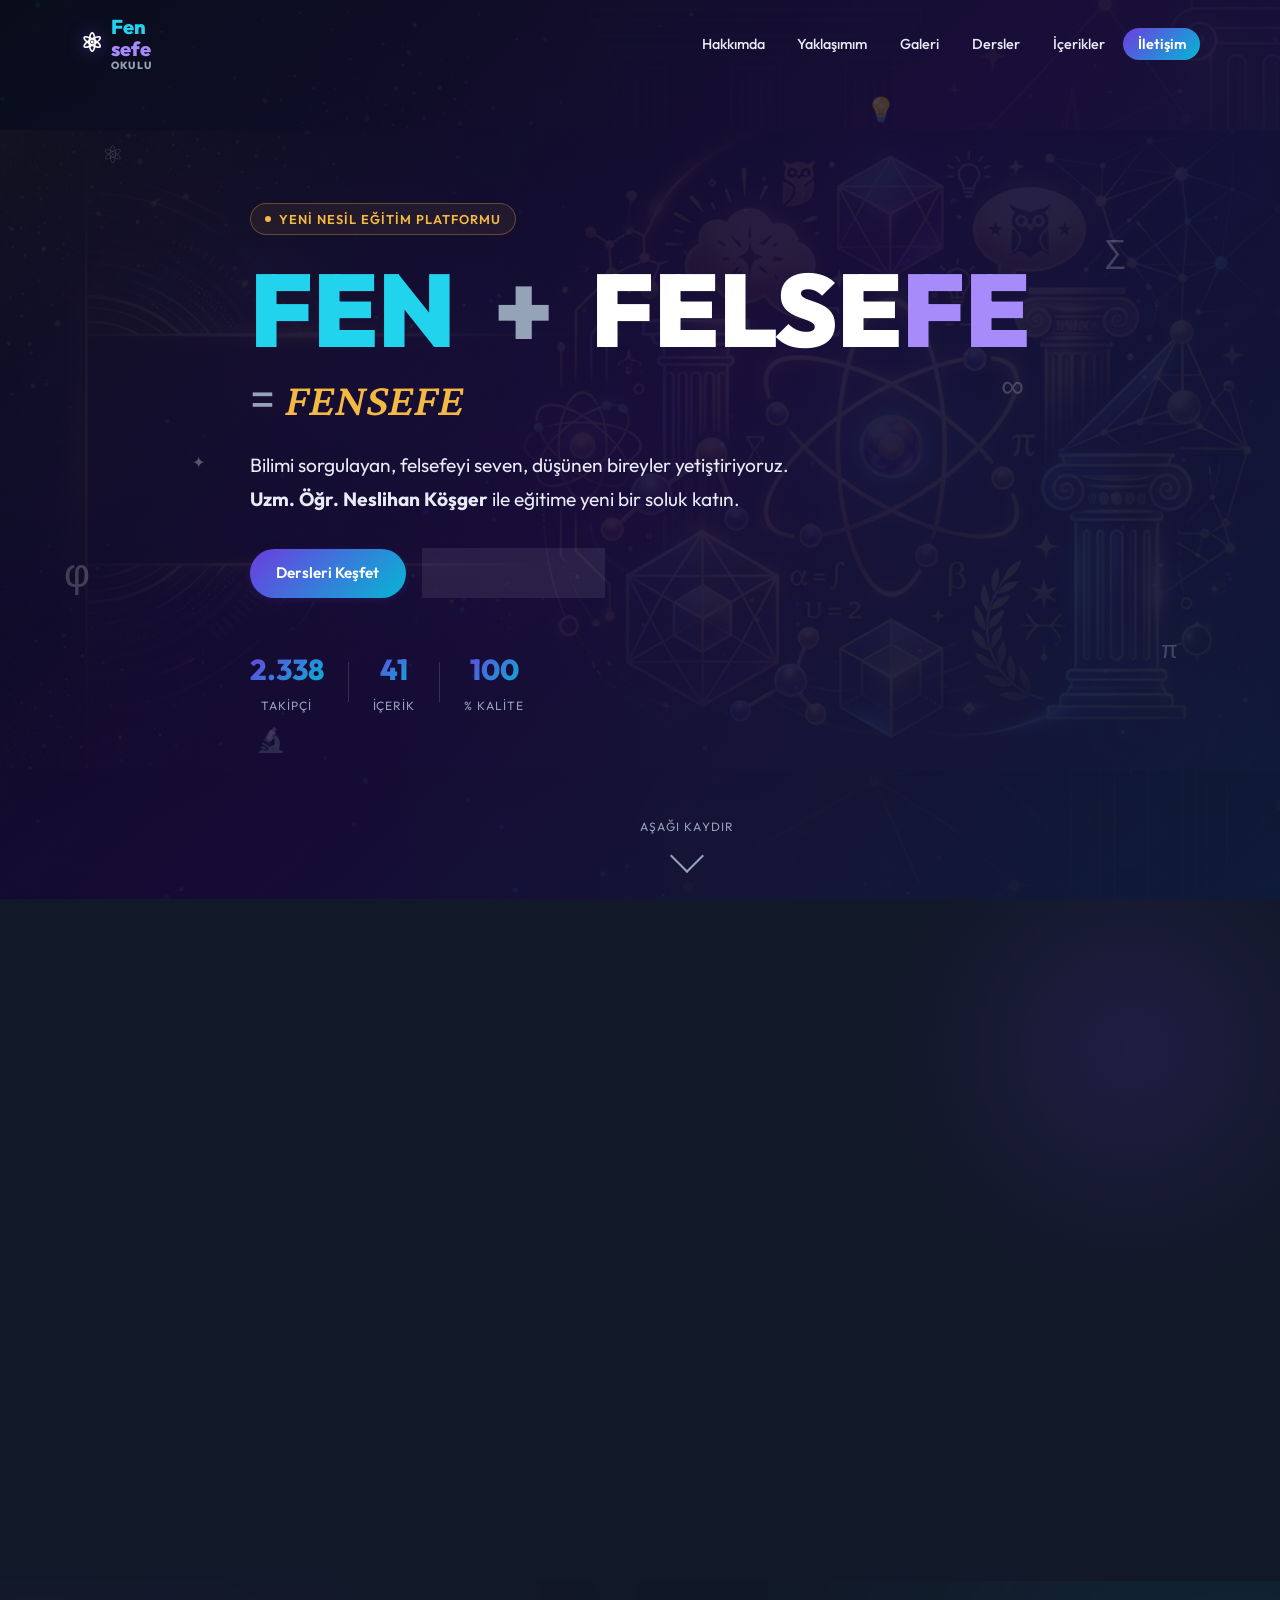
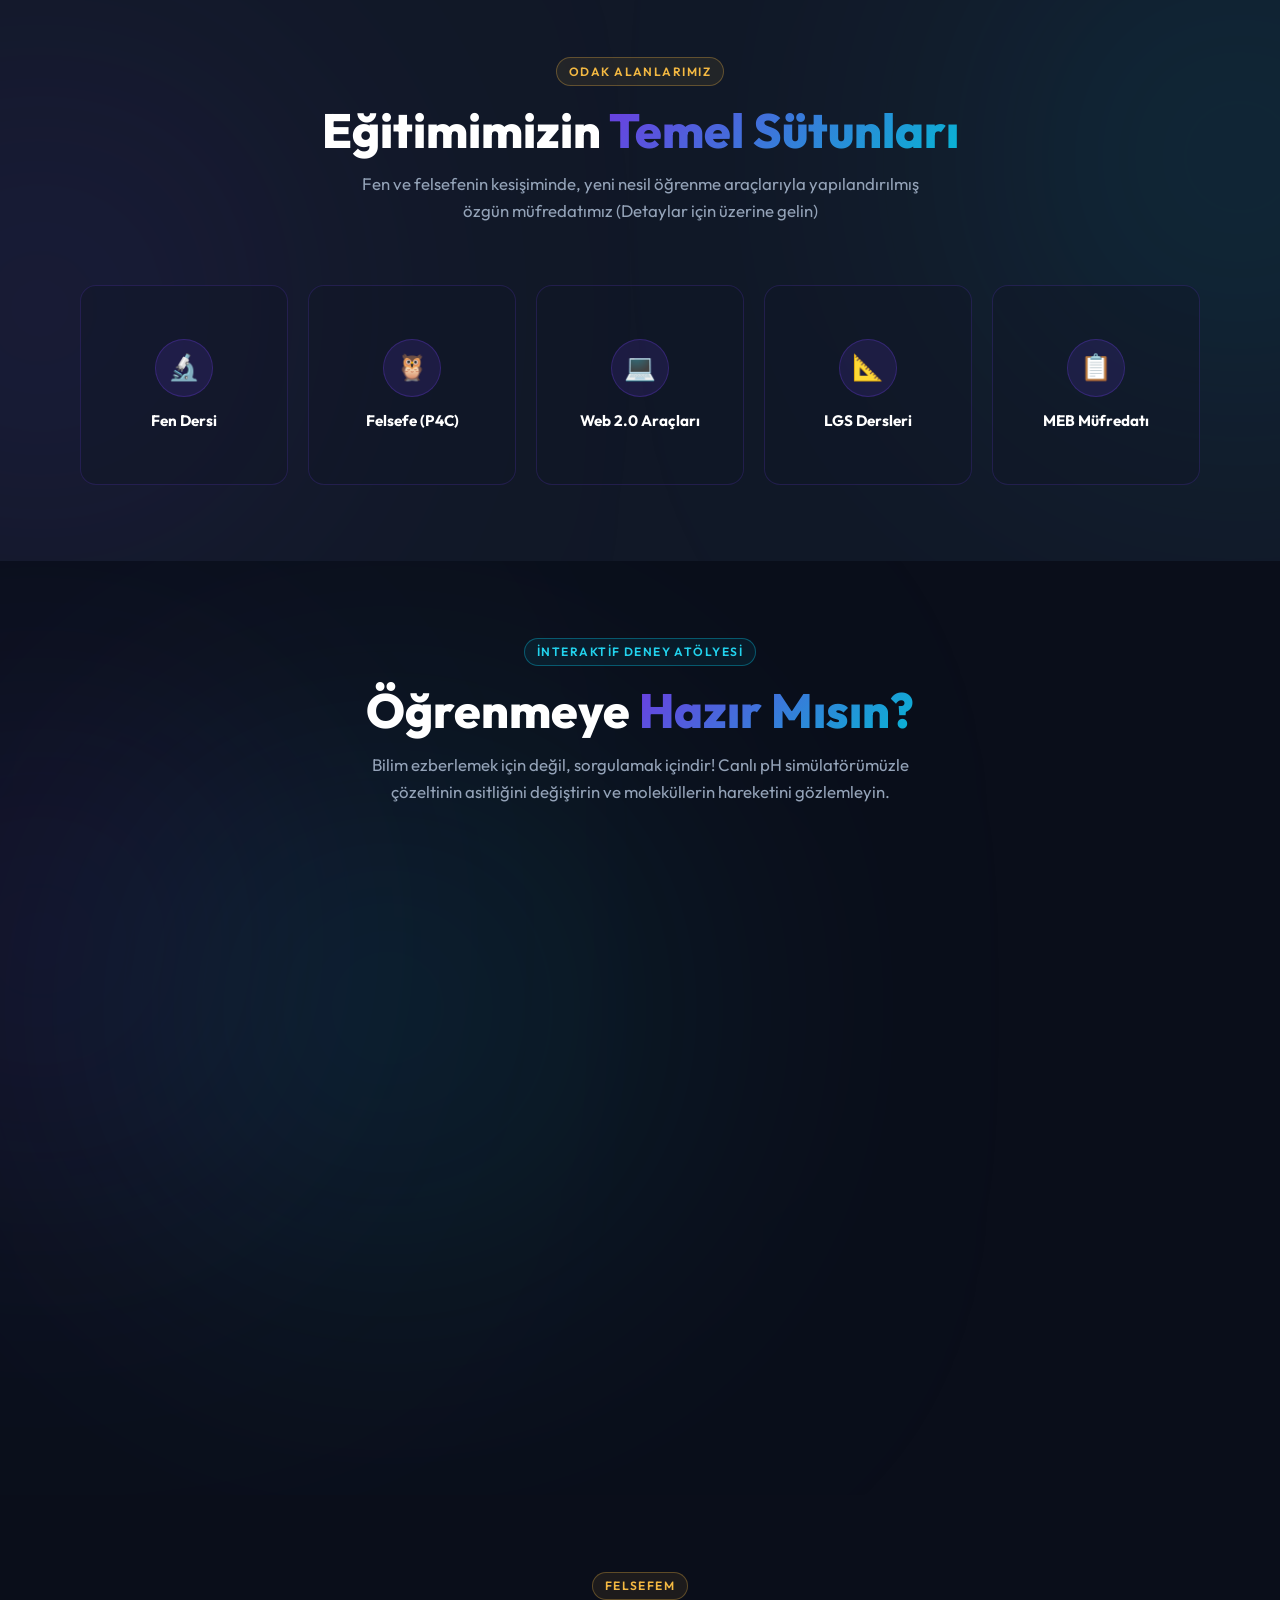
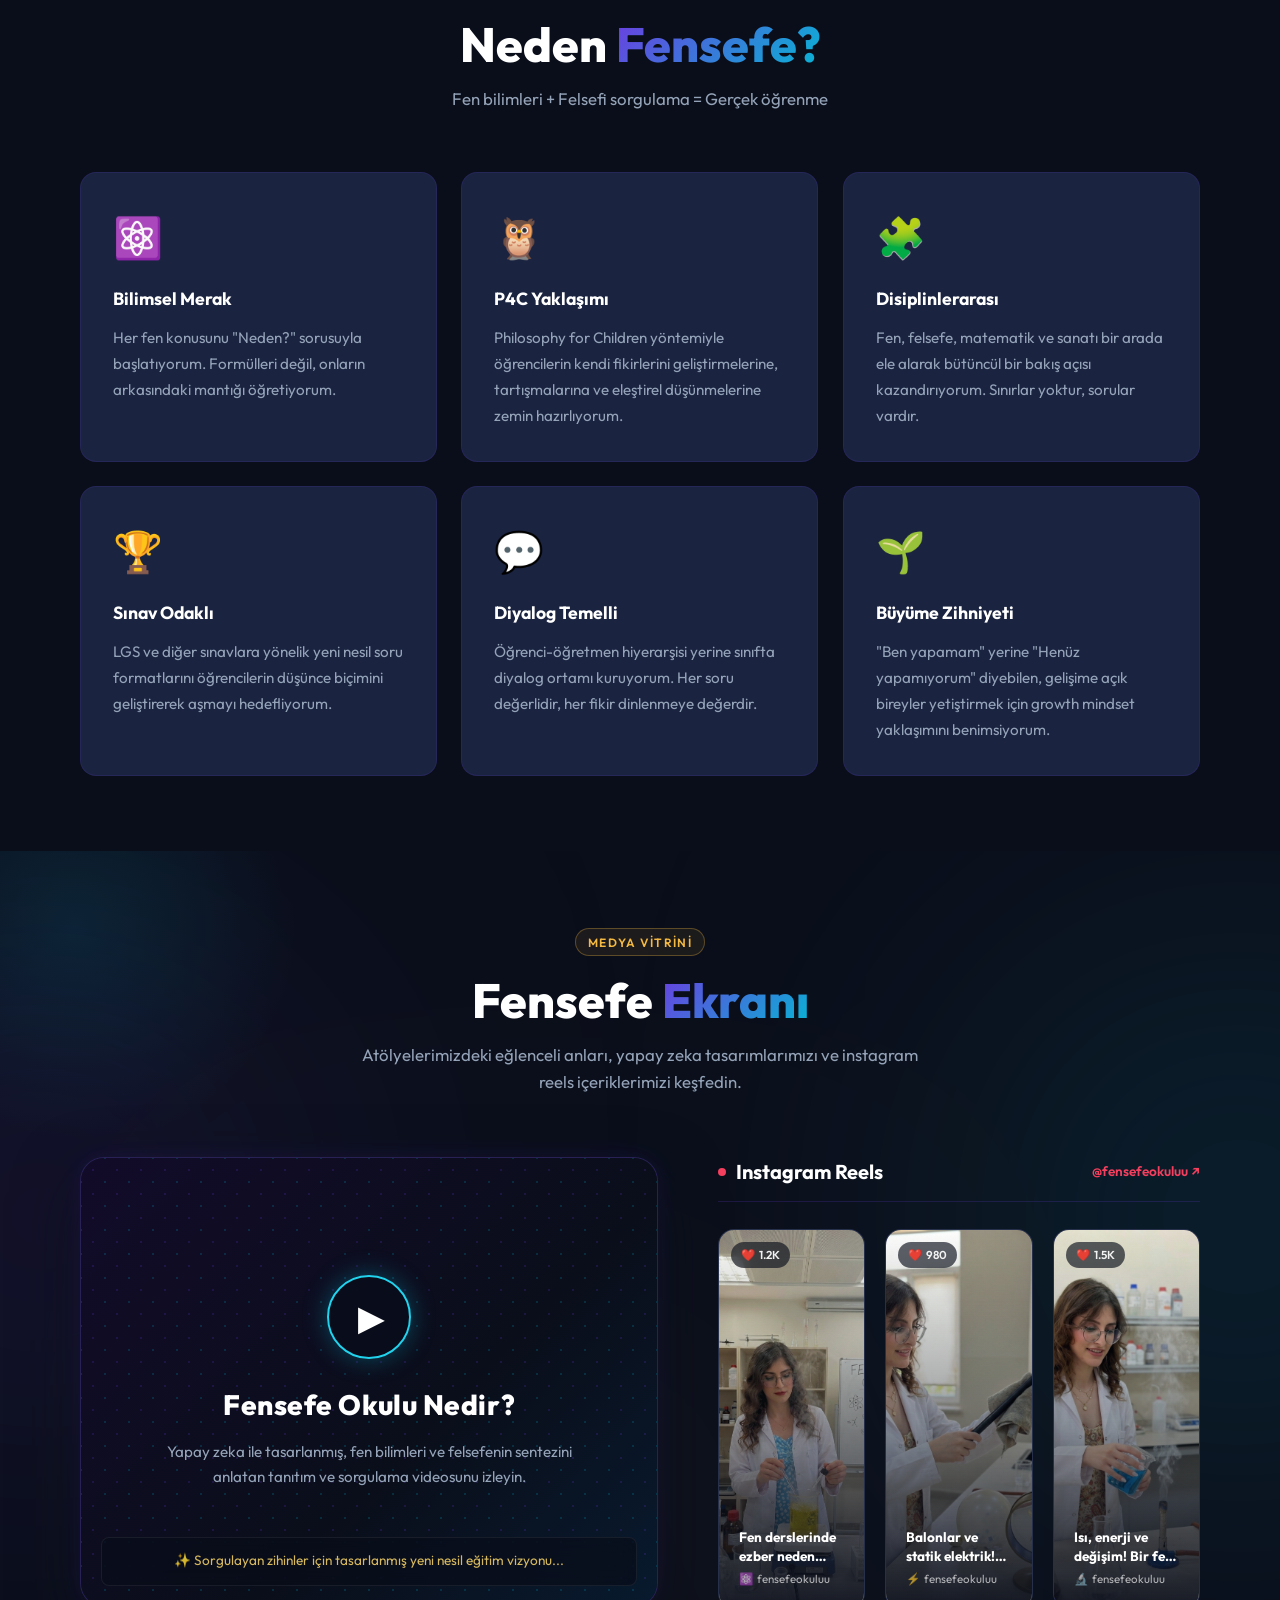
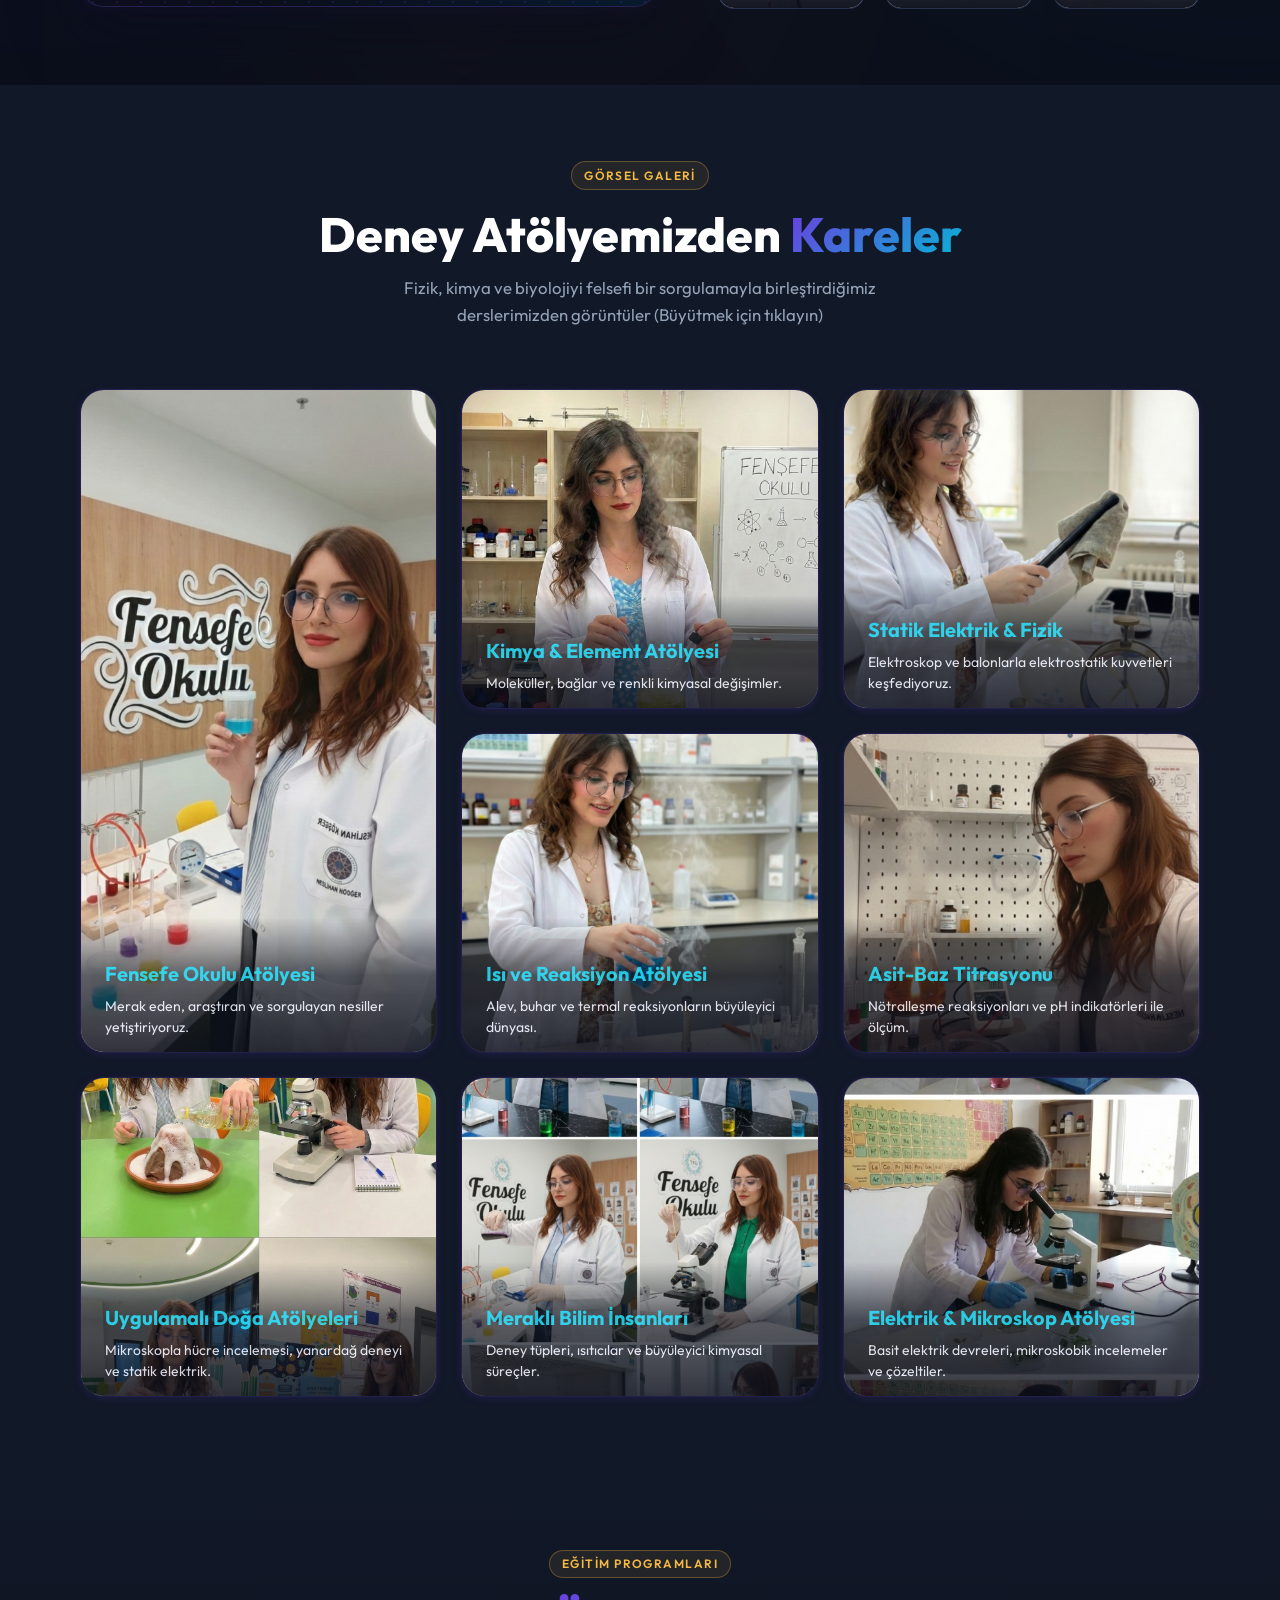
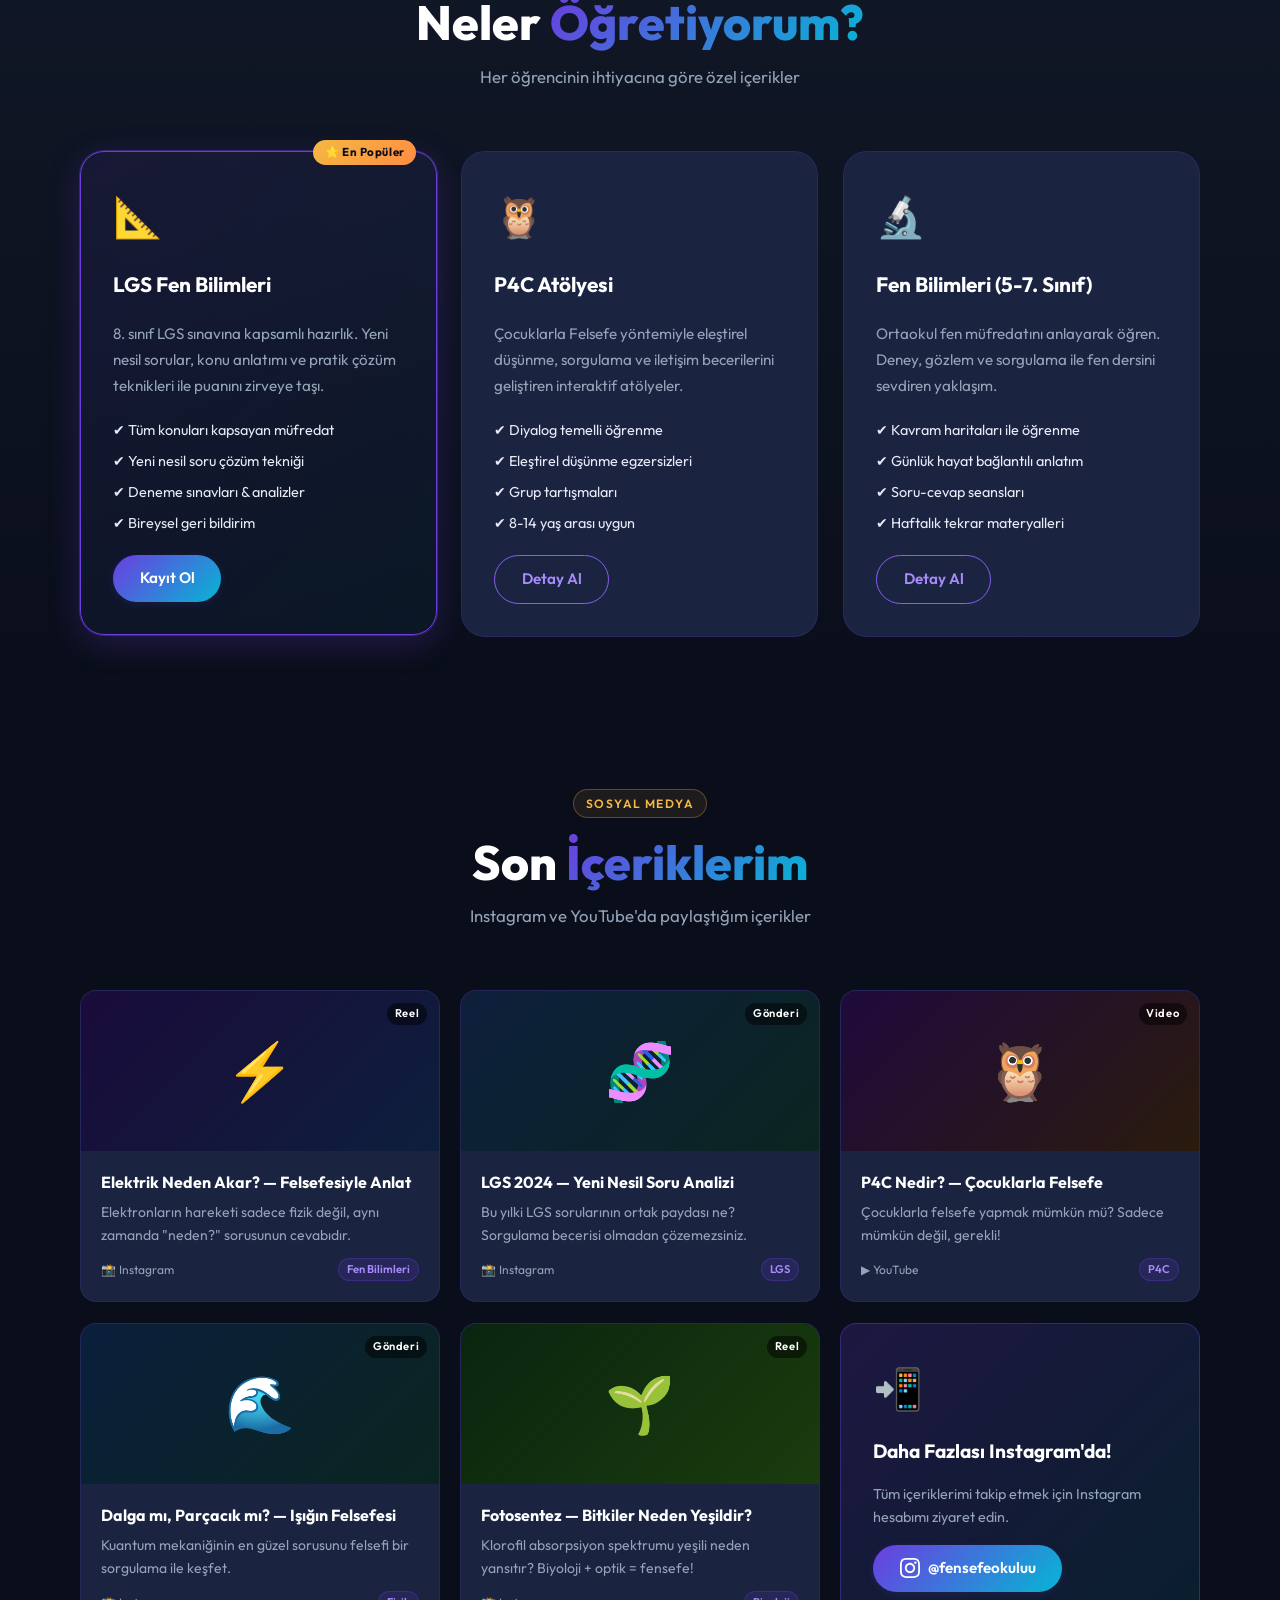
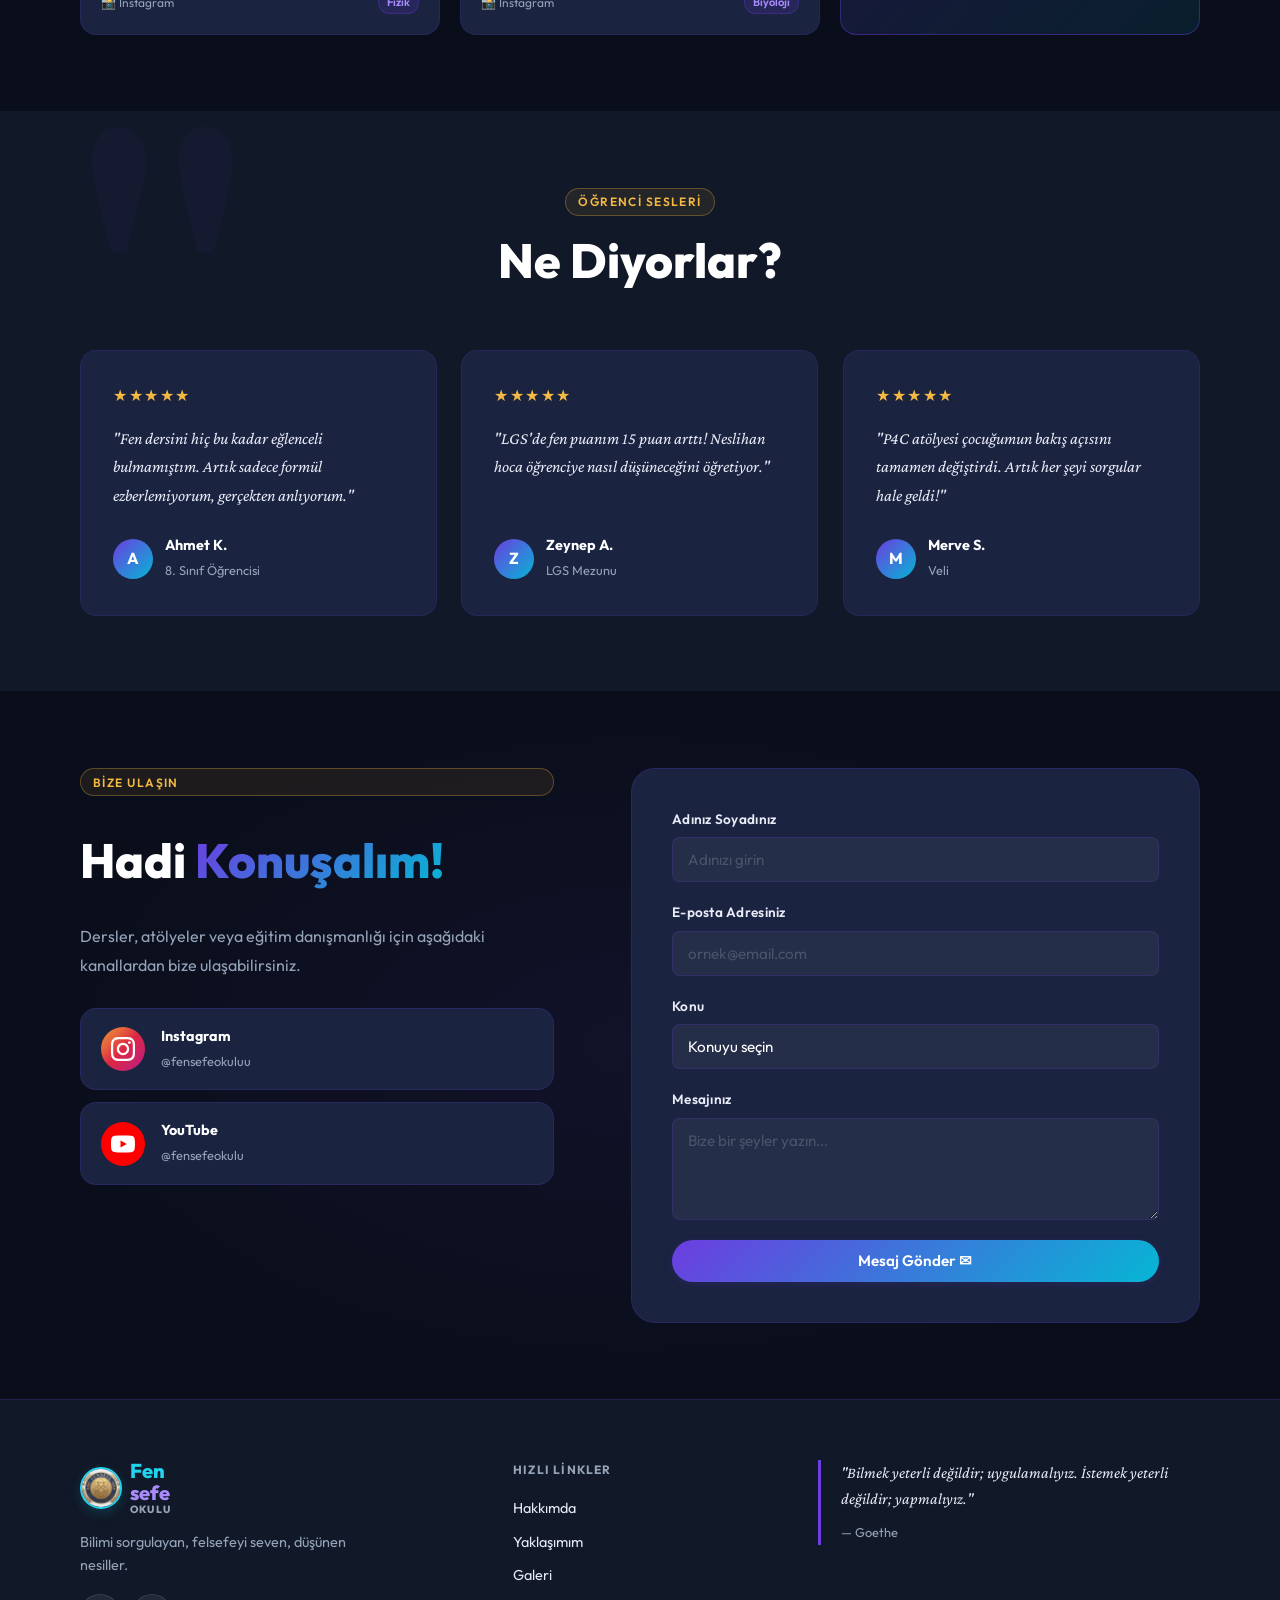
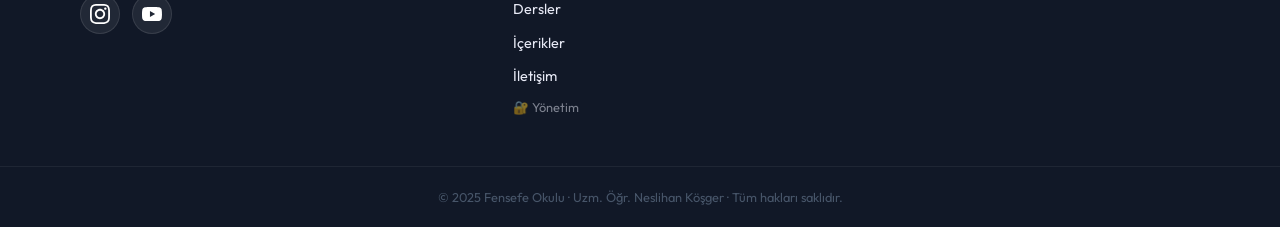
==== index.html @ b82a679f "Add files via upload" ====
<!DOCTYPE html>
<html lang="tr">
<head>
  <meta charset="UTF-8" />
  <meta name="viewport" content="width=device-width, initial-scale=1.0" />
  <title>Fensefe Okulu | Fen & Felsefe ile Düşünen Nesiller</title>
  <meta name="description" content="Fensefe Okulu — Uzm. Öğr. Neslihan Köşger ile fen bilimleri ve felsefi düşünceyi bir araya getiren yenilikçi eğitim platformu. LGS hazırlık, P4C yaklaşımı ve yeni nesil öğrenme." />
  <meta name="keywords" content="fensefe okulu, fen bilimleri, felsefe eğitimi, LGS hazırlık, P4C, Neslihan Köşger, yeni nesil eğitim" />
  <meta property="og:title" content="Fensefe Okulu | Fen & Felsefe ile Düşünen Nesiller" />
  <meta property="og:description" content="Fen bilimleri ve felsefi düşünceyi bir araya getiren yenilikçi eğitim platformu." />
  <meta property="og:type" content="website" />
  <meta property="og:url" content="https://fensefeokulu.netlify.app/" />
  <meta property="og:image" content="https://fensefeokulu.netlify.app/hero.png" />
  <meta name="twitter:card" content="summary_large_image" />
  <meta name="twitter:title" content="Fensefe Okulu | Fen & Felsefe ile Düşünen Nesiller" />
  <meta name="twitter:description" content="Fen bilimleri ve felsefi düşünceyi bir araya getiren yenilikçi eğitim platformu." />
  <meta name="twitter:image" content="https://fensefeokulu.netlify.app/hero.png" />
  <link rel="canonical" href="https://fensefeokulu.netlify.app/" />
  <link rel="preconnect" href="https://fonts.googleapis.com" />
  <link rel="preconnect" href="https://fonts.gstatic.com" crossorigin />
  <link href="https://fonts.googleapis.com/css2?family=Outfit:wght@300;400;500;600;700;800;900&family=Crimson+Pro:ital,wght@0,400;0,600;1,400;1,600&display=swap" rel="stylesheet" />
  <link rel="stylesheet" href="style.css" />
</head>
<body>
  <canvas id="bg-particles" aria-hidden="true"></canvas>

  <!-- ─── NAVBAR ─── -->
  <nav class="navbar" id="navbar" role="navigation" aria-label="Ana menü">
    <div class="nav-container">
      <a class="nav-logo" href="#anasayfa" aria-label="Fensefe Okulu Ana Sayfa">
        <span class="logo-icon" aria-hidden="true">⚛</span>
        <span class="logo-text">
          <span class="logo-fen">Fen</span><span class="logo-sefe">sefe</span>
          <small>Okulu</small>
        </span>
      </a>
      <ul class="nav-links" role="list">
        <li><a href="#hakkimda" class="nav-link">Hakkımda</a></li>
        <li><a href="#yaklasim" class="nav-link">Yaklaşımım</a></li>
        <li><a href="#galeri" class="nav-link">Galeri</a></li>
        <li><a href="#dersler" class="nav-link">Dersler</a></li>
        <li><a href="#icerikler" class="nav-link">İçerikler</a></li>
        <li><a href="#iletisim" class="nav-link nav-cta" id="nav-iletisim-btn">İletişim</a></li>
      </ul>
      <button class="nav-toggle" id="nav-toggle-btn" aria-label="Menüyü aç/kapat" aria-expanded="false" aria-controls="mobile-menu">
        <span class="hamburger-line"></span>
        <span class="hamburger-line"></span>
        <span class="hamburger-line"></span>
      </button>
    </div>
    <div class="mobile-menu" id="mobile-menu" role="menu" aria-hidden="true">
      <a href="#hakkimda" class="mobile-link" role="menuitem">Hakkımda</a>
      <a href="#yaklasim" class="mobile-link" role="menuitem">Yaklaşımım</a>
      <a href="#galeri" class="mobile-link" role="menuitem">Galeri</a>
      <a href="#dersler" class="mobile-link" role="menuitem">Dersler</a>
      <a href="#icerikler" class="mobile-link" role="menuitem">İçerikler</a>
      <a href="#iletisim" class="mobile-link" role="menuitem">İletişim</a>
    </div>
  </nav>

  <!-- ─── HERO ─── -->
  <section class="hero" id="anasayfa" aria-labelledby="hero-heading">
    <div class="hero-bg-img" aria-hidden="true">
      <img src="hero.png" alt="" role="presentation" />
      <div class="hero-overlay"></div>
    </div>
    <div class="hero-particles" aria-hidden="true">
      <span class="particle p1">⚛</span>
      <span class="particle p2">∑</span>
      <span class="particle p3">φ</span>
      <span class="particle p4">π</span>
      <span class="particle p5">∞</span>
      <span class="particle p6">🔬</span>
      <span class="particle p7">💡</span>
      <span class="particle p8">✦</span>
    </div>
    <div class="hero-content">
      <div class="hero-badge" aria-label="Yeni Nesil Eğitim">
        <span class="badge-dot" aria-hidden="true"></span>
        <span id="dom-hero-badge">Yeni Nesil Eğitim Platformu</span>
      </div>
      <h1 id="hero-heading" class="hero-title">
        <span class="hero-title-fen" id="dom-hero-left">FEN</span>
        <span class="hero-title-plus" aria-hidden="true">+</span>
        <span class="hero-title-sefe" id="dom-hero-right">FELSE<span class="hero-title-accent">FE</span></span>
        <br />
        <span class="hero-title-sub">= <em id="dom-hero-combined">FENSEFE</em></span>
      </h1>
      <p class="hero-desc" id="dom-hero-desc">
        Bilimi sorgulayan, felsefeyi seven, düşünen bireyler yetiştiriyoruz.<br />
        <strong>Uzm. Öğr. Neslihan Köşger</strong> ile eğitime yeni bir soluk katın.
      </p>
      <div class="hero-actions">
        <a href="#dersler" class="btn btn-primary" id="hero-dersler-btn">Dersleri Keşfet</a>
        <a href="#hakkimda" class="btn btn-ghost" id="hero-hakkimda-btn">Daha Fazla Öğren</a>
      </div>
      <div class="hero-stats" role="list" aria-label="İstatistikler">
        <div class="stat-item" role="listitem">
          <strong class="stat-num" id="dom-stat-followers" data-target="2338">0</strong>
          <span class="stat-label">Takipçi</span>
        </div>
        <div class="stat-divider" aria-hidden="true"></div>
        <div class="stat-item" role="listitem">
          <strong class="stat-num" id="dom-stat-posts" data-target="41">0</strong>
          <span class="stat-label">İçerik</span>
        </div>
        <div class="stat-divider" aria-hidden="true"></div>
        <div class="stat-item" role="listitem">
          <strong class="stat-num" data-target="100">0</strong>
          <span class="stat-label">% Kalite</span>
        </div>
      </div>
    </div>
    <div class="hero-scroll-hint" aria-hidden="true">
      <span>Aşağı Kaydır</span>
      <div class="scroll-arrow"></div>
    </div>
  </section>

  <!-- ─── HAKKIMDA ─── -->
  <section class="about" id="hakkimda" aria-labelledby="about-heading">
    <div class="section-container">
      <div class="about-content">
        <div class="about-image-wrap reveal-fade-left">
          <div class="about-image-frame" aria-hidden="true">
            <div class="about-avatar">
              <img src="logo-portrait.jpg" alt="Neslihan Köşger" class="about-avatar-img" />
              <div class="avatar-ring ring1" aria-hidden="true"></div>
              <div class="avatar-ring ring2" aria-hidden="true"></div>
            </div>
            <div class="about-badge-float ab1" aria-hidden="true">
              <span>🔬</span> Fen Bilimleri
            </div>
            <div class="about-badge-float ab2" aria-hidden="true">
              <span>🦉</span> P4C
            </div>
            <div class="about-badge-float ab3" aria-hidden="true">
              <span>📚</span> LGS
            </div>
          </div>
        </div>
        <div class="about-text reveal-fade-right">
          <span class="section-tag">Benim Hakkımda</span>
          <h2 id="about-heading" class="section-title"><span id="dom-about-title">Uzm. Öğr.</span><br /><span class="gradient-text" id="dom-about-name">Neslihan Köşger</span></h2>
          <p class="about-lead" id="dom-about-quote">
            "Fen bilimleri ve felsefeyi birleştirerek öğrencilerimi hem bilim insanı hem de sorgulayan birey olarak yetiştirmeyi hedefliyorum."
          </p>
          <p class="about-body" id="dom-about-p1">
            Yıllardır sürdürdüğüm eğitim yolculuğumda, fen bilimlerini ezberden değil
            <em>anlayarak</em> öğretmenin peşindeyim. Bunun için felsefi düşünce yöntemlerini
            derslerime entegre ettim. Bu sentezi <strong>Fensefe Okulu</strong> adıyla
            bir platforma taşıdım.
          </p>
          <p class="about-body" id="dom-about-p2">
            P4C (Philosophy for Children / Çocuklarla Felsefe) yaklaşımını temel alarak
            öğrencilerimin merak etmesini, sorgulamasını ve keşfetmesini sağlıyorum.
            Çünkü düşünen bir öğrenci, her sınavı aşabilir.
          </p>
          <div class="about-tags" role="list" aria-label="Uzmanlık alanları">
            <span class="tag" role="listitem">Uzman Öğretmen</span>
            <span class="tag" role="listitem">P4C Uygulayıcısı</span>
            <span class="tag" role="listitem">LGS Hazırlık</span>
            <span class="tag" role="listitem">Fen Bilimleri</span>
            <span class="tag" role="listitem">Felsefi Düşünce</span>
          </div>
        </div>
      </div>
    </div>
  </section>

  <!-- ─── EĞİTİM SÜTUNLARI ─── -->
  <section class="pillars-section" id="sutunlar" aria-labelledby="pillars-heading">
    <div class="glowing-orbs-container" aria-hidden="true">
      <div class="glowing-orb orb-purple"></div>
      <div class="glowing-orb orb-teal"></div>
    </div>
    <div class="section-container" style="position: relative; z-index: 1;">
      <div class="section-header text-center">
        <span class="section-tag">Odak Alanlarımız</span>
        <h2 id="pillars-heading" class="section-title">Eğitimimizin <span class="gradient-text">Temel Sütunları</span></h2>
        <p class="section-sub">Fen ve felsefenin kesişiminde, yeni nesil öğrenme araçlarıyla yapılandırılmış özgün müfredatımız (Detaylar için üzerine gelin)</p>
      </div>
      <div class="pillars-grid" role="list">
        <div class="pillar-badge reveal-scale-up" role="listitem">
          <div class="pillar-icon-wrap" aria-hidden="true">🔬</div>
          <h3 class="pillar-title">Fen Dersi</h3>
          <p class="pillar-desc">Ezberci kalıplardan uzak, tamamen deney, gözlem ve sorgulamaya dayalı modern fen bilimleri eğitimi.</p>
        </div>
        <div class="pillar-badge reveal-scale-up delay-100" role="listitem">
          <div class="pillar-icon-wrap" aria-hidden="true">🦉</div>
          <h3 class="pillar-title">Felsefe (P4C)</h3>
          <p class="pillar-desc">Çocuklar için felsefe yaklaşımıyla düşünmeyi, soru sormayı ve eleştirel analiz yapmayı öğrenme.</p>
        </div>
        <div class="pillar-badge reveal-scale-up delay-200" role="listitem">
          <div class="pillar-icon-wrap" aria-hidden="true">💻</div>
          <h3 class="pillar-title">Web 2.0 Araçları</h3>
          <p class="pillar-desc">Dersleri dijital oyunlar, interaktif kavram haritaları ve yeni nesil eğitim teknolojileriyle eğlenceli kılma.</p>
        </div>
        <div class="pillar-badge reveal-scale-up delay-300" role="listitem">
          <div class="pillar-icon-wrap" aria-hidden="true">📐</div>
          <h3 class="pillar-title">LGS Dersleri</h3>
          <p class="pillar-desc">Mantık muhakeme yeteneğini geliştiren, yeni nesil LGS fen sorularını çözmeye yönelik kapsamlı stratejiler.</p>
        </div>
        <div class="pillar-badge reveal-scale-up delay-400" role="listitem">
          <div class="pillar-icon-wrap" aria-hidden="true">📋</div>
          <h3 class="pillar-title">MEB Müfredatı</h3>
          <p class="pillar-desc">Milli Eğitim Bakanlığı'nın en güncel ders kazanımları ile tam uyumlu, eksiksiz konu anlatım ve pratikleri.</p>
        </div>
      </div>
    </div>
  </section>

  <!-- ─── SIMULASYON LAB ─── -->
  <section class="simulation-section" id="simulasyon-lab" aria-labelledby="sim-heading">
    <div class="glowing-orbs-container" aria-hidden="true">
      <div class="glowing-orb orb-teal" style="top: 20%; left: 10%;"></div>
      <div class="glowing-orb orb-purple" style="bottom: 10%; right: 10%;"></div>
    </div>
    <div class="section-container" style="position: relative; z-index: 1;">
      <div class="section-header text-center">
        <span class="section-tag" style="border-color: rgba(6,182,212,.4); background: rgba(6,182,212,.08); color: var(--teal-light);">İnteraktif Deney Atölyesi</span>
        <h2 id="sim-heading" class="section-title">Öğrenmeye <span class="gradient-text">Hazır Mısın?</span></h2>
        <p class="section-sub">Bilim ezberlemek için değil, sorgulamak içindir! Canlı pH simülatörümüzle çözeltinin asitliğini değiştirin ve moleküllerin hareketini gözlemleyin.</p>
      </div>

      <div class="sim-grid">
        <!-- Beaker Titration Column -->
        <div class="sim-beaker-panel glass-panel reveal-scale-up">
          <div class="beaker-drop-zone">
            <!-- Simulated Dropper -->
            <div class="dropper" id="dropper-el" aria-hidden="true">
              <div class="dropper-bulb"></div>
              <div class="dropper-stem"></div>
              <div class="dropper-drop" id="dropper-drop-el"></div>
            </div>
            
            <!-- Beaker Assembly -->
            <div class="beaker-outer">
              <div class="beaker-glass">
                <div class="beaker-measurement-marks" aria-hidden="true">
                  <span>- 400ml</span>
                  <span>- 300ml</span>
                  <span>- 200ml</span>
                  <span>- 100ml</span>
                </div>
                <!-- Beaker liquid back layer -->
                <div class="beaker-liquid" id="beaker-liquid-el"></div>
                <!-- Canvas for bouncing molecules -->
                <canvas id="beaker-canvas" width="220" height="180"></canvas>
              </div>
              <div class="beaker-stand" aria-hidden="true"></div>
            </div>
          </div>

          <!-- Controls -->
          <div class="sim-controls">
            <div class="ph-slider-wrap">
              <div class="ph-scale-labels" aria-hidden="true">
                <span class="lbl-acid">ASİT (0)</span>
                <span class="lbl-neutral">NÖTR (7)</span>
                <span class="lbl-base">BAZ (14)</span>
              </div>
              <input type="range" id="ph-slider" min="0" max="14" step="0.1" value="7" aria-label="pH Seviyesi Ayarla" />
              <div class="ph-display-wrap">
                <span class="ph-label-tag">pH Seviyesi:</span>
                <strong id="ph-value-display">7.0</strong>
                <span class="ph-status-pill" id="ph-status-pill">Nötr</span>
              </div>
            </div>
          </div>
        </div>

        <!-- Philosophical Reflection Column -->
        <div class="sim-reflect-panel glass-panel reveal-scale-up delay-150">
          <div class="reflect-header">
            <span class="reflect-icon" id="reflect-icon-el">⚖️</span>
            <h3 class="reflect-title" id="reflect-title-el">Denge ve Uyum</h3>
          </div>
          <div class="reflect-body">
            <div class="quote-box">
              <p class="reflect-desc" id="ph-feedback-text">"Bilim ile felsefenin kusursuz dengesi. Nötr bir çözeltide moleküller kararlı ve dengelidir. Zihniniz de yeni bilgilere açık, dengeli bir sorgulama modundadır."</p>
            </div>
            <div class="reflection-question">
              <h4>🦉 Felsefi Sorgulama Sorusu:</h4>
              <p id="ph-reflection-question">"Her şeyin dengede olduğu nötr bir dünyada, merakı ve gelişimi başlatan şey dengesizlik (asitlik veya bazlık) olabilir mi?"</p>
            </div>
          </div>
          <div class="reflect-footer">
            <p class="reflect-callout">Fen derslerini ezberleyerek değil, deneylerle ve sorgulayarak eğlenceli kılmak için doğru yerdesin!</p>
            <a href="#iletisim" class="btn btn-primary premium-glow-btn" style="width: 100%; justify-content: center;">
              Deney Atölyelerine Katıl 🔬
            </a>
          </div>
        </div>
      </div>
    </div>
  </section>

  <!-- ─── YAKLAŞIMIM ─── -->
  <section class="approach" id="yaklasim" aria-labelledby="approach-heading">
    <div class="section-container">
      <div class="section-header text-center">
        <span class="section-tag">Felsefem</span>
        <h2 id="approach-heading" class="section-title">Neden <span class="gradient-text">Fensefe?</span></h2>
        <p class="section-sub">Fen bilimleri + Felsefi sorgulama = Gerçek öğrenme</p>
      </div>
      <div class="approach-grid" role="list">
        <article class="approach-card" role="listitem" aria-labelledby="card1-title">
          <div class="approach-card-icon" aria-hidden="true">⚛️</div>
          <h3 id="card1-title" class="approach-card-title">Bilimsel Merak</h3>
          <p class="approach-card-text">
            Her fen konusunu "Neden?" sorusuyla başlatıyorum. Formülleri değil,
            onların arkasındaki mantığı öğretiyorum.
          </p>
        </article>
        <article class="approach-card" role="listitem" aria-labelledby="card2-title">
          <div class="approach-card-icon" aria-hidden="true">🦉</div>
          <h3 id="card2-title" class="approach-card-title">P4C Yaklaşımı</h3>
          <p class="approach-card-text">
            Philosophy for Children yöntemiyle öğrencilerin kendi fikirlerini
            geliştirmelerine, tartışmalarına ve eleştirel düşünmelerine zemin hazırlıyorum.
          </p>
        </article>
        <article class="approach-card" role="listitem" aria-labelledby="card3-title">
          <div class="approach-card-icon" aria-hidden="true">🧩</div>
          <h3 id="card3-title" class="approach-card-title">Disiplinlerarası</h3>
          <p class="approach-card-text">
            Fen, felsefe, matematik ve sanatı bir arada ele alarak bütüncül bir
            bakış açısı kazandırıyorum. Sınırlar yoktur, sorular vardır.
          </p>
        </article>
        <article class="approach-card" role="listitem" aria-labelledby="card4-title">
          <div class="approach-card-icon" aria-hidden="true">🏆</div>
          <h3 id="card4-title" class="approach-card-title">Sınav Odaklı</h3>
          <p class="approach-card-text">
            LGS ve diğer sınavlara yönelik yeni nesil soru formatlarını öğrencilerin
            düşünce biçimini geliştirerek aşmayı hedefliyorum.
          </p>
        </article>
        <article class="approach-card" role="listitem" aria-labelledby="card5-title">
          <div class="approach-card-icon" aria-hidden="true">💬</div>
          <h3 id="card5-title" class="approach-card-title">Diyalog Temelli</h3>
          <p class="approach-card-text">
            Öğrenci-öğretmen hiyerarşisi yerine sınıfta diyalog ortamı kuruyorum.
            Her soru değerlidir, her fikir dinlenmeye değerdir.
          </p>
        </article>
        <article class="approach-card" role="listitem" aria-labelledby="card6-title">
          <div class="approach-card-icon" aria-hidden="true">🌱</div>
          <h3 id="card6-title" class="approach-card-title">Büyüme Zihniyeti</h3>
          <p class="approach-card-text">
            "Ben yapamam" yerine "Henüz yapamıyorum" diyebilen, gelişime açık
            bireyler yetiştirmek için growth mindset yaklaşımını benimsiyorum.
          </p>
        </article>
      </div>
    </div>
  </section>

  <!-- ─── VİDEO HUB & REELS VITRINI ─── -->
  <section class="video-hub" id="video-vitrin" aria-labelledby="video-heading">
    <div class="glowing-orbs-container" aria-hidden="true">
      <div class="glowing-orb orb-purple"></div>
      <div class="glowing-orb orb-teal"></div>
      <div class="glowing-orb orb-gold"></div>
    </div>
    <div class="section-container" style="position: relative; z-index: 1;">
      <div class="section-header text-center">
        <span class="section-tag">Medya Vitrini</span>
        <h2 id="video-heading" class="section-title">Fensefe <span class="gradient-text">Ekranı</span></h2>
        <p class="section-sub">Atölyelerimizdeki eğlenceli anları, yapay zeka tasarımlarımızı ve instagram reels içeriklerimizi keşfedin.</p>
      </div>

      <div class="video-hub-grid">
        <!-- AI Cinematic explainer video card -->
        <div class="ai-video-card reveal-fade-left" id="ai-video-trigger" aria-label="Fensefe Okulu Yapay Zeka Tanıtım Videosunu Oynat">
          <!-- Video Cover graphic -->
          <div class="ai-video-cover" id="ai-video-cover-el">
            <div class="ai-video-cover-bg"></div>
            <div class="ai-video-card-content">
              <div class="ai-video-play-btn" role="button">
                <span>▶</span>
              </div>
              <h3 class="ai-video-title">Fensefe Okulu Nedir?</h3>
              <p class="ai-video-subtitle">Yapay zeka ile tasarlanmış, fen bilimleri ve felsefenin sentezini anlatan tanıtım ve sorgulama videosunu izleyin.</p>
            </div>
            <div class="ai-video-captions" id="ai-video-captions-el">
              ✨ Sorgulayan zihinler için tasarlanmış yeni nesil eğitim vizyonu...
            </div>
          </div>

          <!-- Active Simulated AI Player -->
          <div class="ai-video-active-player" id="ai-video-player-el">
            <button class="active-player-close" id="ai-player-close-btn" aria-label="Videoyu Kapat">✕ Kapat</button>
            <div class="ai-visualizer-wave">
              <div class="wave-bar"></div>
              <div class="wave-bar"></div>
              <div class="wave-bar"></div>
              <div class="wave-bar"></div>
              <div class="wave-bar"></div>
            </div>
            <div class="active-player-subtitle" id="ai-player-subtitle-el">
              "Evreni anlamak için sadece formüllere değil, sorulara da ihtiyacımız var."
            </div>
          </div>
        </div>

        <!-- Instagram Reels display -->
        <div class="reels-feed-container reveal-fade-right">
          <div class="reels-header">
            <div class="reels-title-wrap">
              <span class="reels-badge-dot"></span>
              <h3>Instagram Reels</h3>
            </div>
            <a href="https://www.instagram.com/fensefeokuluu" target="_blank" rel="noopener noreferrer" class="reels-ig-link">
              @fensefeokuluu ↗
            </a>
          </div>

          <div class="reels-feed-grid" role="list">
            <!-- Reel Card 1 -->
            <div class="reel-card" role="listitem" onclick="window.open('https://www.instagram.com/fensefeokuluu', '_blank')">
              <img src="exp-chemistry-yellow.jpg" alt="Kimya Reaksiyonu Reels Kapak" class="reel-cover" />
              <div class="reel-stats-float">
                <span>❤️</span> 1.2K
              </div>
              <div class="reel-play-hover">
                <div class="reel-play-icon-wrap">▶</div>
              </div>
              <div class="reel-overlay">
                <h4 class="reel-title">Fen derslerinde ezber neden biter? Moleküler felsefe atölyesi!</h4>
                <div class="reel-author">
                  <span>⚛️</span> fensefeokuluu
                </div>
              </div>
            </div>

            <!-- Reel Card 2 -->
            <div class="reel-card" role="listitem" onclick="window.open('https://www.instagram.com/fensefeokuluu', '_blank')">
              <img src="exp-electrostatics.jpg" alt="Statik Elektrik Reels Kapak" class="reel-cover" />
              <div class="reel-stats-float">
                <span>❤️</span> 980
              </div>
              <div class="reel-play-hover">
                <div class="reel-play-icon-wrap">▶</div>
              </div>
              <div class="reel-overlay">
                <h4 class="reel-title">Balonlar ve statik elektrik! Kuvvet felsefeyle buluştuğunda.</h4>
                <div class="reel-author">
                  <span>⚡</span> fensefeokuluu
                </div>
              </div>
            </div>

            <!-- Reel Card 3 -->
            <div class="reel-card" role="listitem" onclick="window.open('https://www.instagram.com/fensefeokuluu', '_blank')">
              <img src="exp-chemistry-blue.jpg" alt="Mavi Reaksiyon Reels Kapak" class="reel-cover" />
              <div class="reel-stats-float">
                <span>❤️</span> 1.5K
              </div>
              <div class="reel-play-hover">
                <div class="reel-play-icon-wrap">▶</div>
              </div>
              <div class="reel-overlay">
                <h4 class="reel-title">Isı, enerji ve değişim! Bir fen atölyesinden fazlası.</h4>
                <div class="reel-author">
                  <span>🔬</span> fensefeokuluu
                </div>
              </div>
            </div>
          </div>
        </div>
      </div>
    </div>
  </section>

  <!-- ─── DENEY GALERİSİ ─── -->
  <section class="gallery-section" id="galeri" aria-labelledby="gallery-heading">
    <div class="section-container">
      <div class="section-header text-center">
        <span class="section-tag">Görsel Galeri</span>
        <h2 id="gallery-heading" class="section-title">Deney Atölyemizden <span class="gradient-text">Kareler</span></h2>
        <p class="section-sub">Fizik, kimya ve biyolojiyi felsefi bir sorgulamayla birleştirdiğimiz derslerimizden görüntüler (Büyütmek için tıklayın)</p>
      </div>
      <div class="gallery-grid">
        <div class="gallery-item featured">
          <img src="about-portrait.jpg" alt="Neslihan Köşger Fensefe Okulu Atölyesi" />
          <div class="gallery-caption">
            <h3>Fensefe Okulu Atölyesi</h3>
            <p>Merak eden, araştıran ve sorgulayan nesiller yetiştiriyoruz.</p>
          </div>
        </div>
        <div class="gallery-item">
          <img src="exp-chemistry-yellow.jpg" alt="Fen ve Kimya Deneyleri" />
          <div class="gallery-caption">
            <h3>Kimya & Element Atölyesi</h3>
            <p>Moleküller, bağlar ve renkli kimyasal değişimler.</p>
          </div>
        </div>
        <div class="gallery-item">
          <img src="exp-electrostatics.jpg" alt="Statik Elektrik ve Fizik Deneyleri" />
          <div class="gallery-caption">
            <h3>Statik Elektrik & Fizik</h3>
            <p>Elektroskop ve balonlarla elektrostatik kuvvetleri keşfediyoruz.</p>
          </div>
        </div>
        <div class="gallery-item">
          <img src="exp-chemistry-blue.jpg" alt="Laboratuvarda Isı ve Reaksiyonlar" />
          <div class="gallery-caption">
            <h3>Isı ve Reaksiyon Atölyesi</h3>
            <p>Alev, buhar ve termal reaksiyonların büyüleyici dünyası.</p>
          </div>
        </div>
        <div class="gallery-item">
          <img src="experiment-lab.jpg" alt="Cam Balon ve Titrasyon" />
          <div class="gallery-caption">
            <h3>Asit-Baz Titrasyonu</h3>
            <p>Nötralleşme reaksiyonları ve pH indikatörleri ile ölçüm.</p>
          </div>
        </div>
        <div class="gallery-item">
          <img src="experiment-collage.jpg" alt="4'lü Fen ve Doğa Kolajı" />
          <div class="gallery-caption">
            <h3>Uygulamalı Doğa Atölyeleri</h3>
            <p>Mikroskopla hücre incelemesi, yanardağ deneyi ve statik elektrik.</p>
          </div>
        </div>
        <div class="gallery-item">
          <img src="exp-collage2.jpg" alt="6'lı Laboratuvar Kolajı" />
          <div class="gallery-caption">
            <h3>Meraklı Bilim İnsanları</h3>
            <p>Deney tüpleri, ısıtıcılar ve büyüleyici kimyasal süreçler.</p>
          </div>
        </div>
        <div class="gallery-item">
          <img src="exp-collage3.png" alt="3'lü Titrasyon ve Devre Kolajı" />
          <div class="gallery-caption">
            <h3>Elektrik & Mikroskop Atölyesi</h3>
            <p>Basit elektrik devreleri, mikroskobik incelemeler ve çözeltiler.</p>
          </div>
        </div>
      </div>
    </div>
  </section>

  <!-- ─── DERSLER ─── -->
  <section class="courses" id="dersler" aria-labelledby="courses-heading">
    <div class="section-container">
      <div class="section-header text-center">
        <span class="section-tag">Eğitim Programları</span>
        <h2 id="courses-heading" class="section-title">Neler <span class="gradient-text">Öğretiyorum?</span></h2>
        <p class="section-sub">Her öğrencinin ihtiyacına göre özel içerikler</p>
      </div>
      <div class="courses-grid">
        <article class="course-card featured" id="course-lgs" aria-labelledby="course-lgs-title">
          <div class="course-tag-badge" aria-label="En popüler">⭐ En Popüler</div>
          <div class="course-icon" id="dom-c1-icon" aria-hidden="true">📐</div>
          <h3 id="course-lgs-title" class="course-title"><span id="dom-c1-title">LGS Fen Bilimleri</span></h3>
          <p class="course-desc" id="dom-c1-desc">
            8. sınıf LGS sınavına kapsamlı hazırlık. Yeni nesil sorular, konu anlatımı
            ve pratik çözüm teknikleri ile puanını zirveye taşı.
          </p>
          <ul class="course-features" aria-label="Ders özellikleri">
            <li>✔ Tüm konuları kapsayan müfredat</li>
            <li>✔ Yeni nesil soru çözüm tekniği</li>
            <li>✔ Deneme sınavları &amp; analizler</li>
            <li>✔ Bireysel geri bildirim</li>
          </ul>
          <a href="#iletisim" class="btn btn-primary" id="lgs-kayit-btn">Kayıt Ol</a>
        </article>

        <article class="course-card" id="course-p4c" aria-labelledby="course-p4c-title">
          <div class="course-icon" id="dom-c2-icon" aria-hidden="true">🦉</div>
          <h3 id="course-p4c-title" class="course-title"><span id="dom-c2-title">P4C Atölyesi</span></h3>
          <p class="course-desc" id="dom-c2-desc">
            Çocuklarla Felsefe yöntemiyle eleştirel düşünme, sorgulama ve
            iletişim becerilerini geliştiren interaktif atölyeler.
          </p>
          <ul class="course-features" aria-label="Ders özellikleri">
            <li>✔ Diyalog temelli öğrenme</li>
            <li>✔ Eleştirel düşünme egzersizleri</li>
            <li>✔ Grup tartışmaları</li>
            <li>✔ 8-14 yaş arası uygun</li>
          </ul>
          <a href="#iletisim" class="btn btn-outline" id="p4c-kayit-btn">Detay Al</a>
        </article>

        <article class="course-card" id="course-fen" aria-labelledby="course-fen-title">
          <div class="course-icon" id="dom-c3-icon" aria-hidden="true">🔬</div>
          <h3 id="course-fen-title" class="course-title"><span id="dom-c3-title">Fen Bilimleri (5-7. Sınıf)</span></h3>
          <p class="course-desc" id="dom-c3-desc">
            Ortaokul fen müfredatını anlayarak öğren. Deney, gözlem ve
            sorgulama ile fen dersini sevdiren yaklaşım.
          </p>
          <ul class="course-features" aria-label="Ders özellikleri">
            <li>✔ Kavram haritaları ile öğrenme</li>
            <li>✔ Günlük hayat bağlantılı anlatım</li>
            <li>✔ Soru-cevap seansları</li>
            <li>✔ Haftalık tekrar materyalleri</li>
          </ul>
          <a href="#iletisim" class="btn btn-outline" id="fen-kayit-btn">Detay Al</a>
        </article>
      </div>
    </div>
  </section>

  <!-- ─── İÇERİKLER ─── -->
  <section class="content-section" id="icerikler" aria-labelledby="content-heading">
    <div class="section-container">
      <div class="section-header text-center">
        <span class="section-tag">Sosyal Medya</span>
        <h2 id="content-heading" class="section-title">Son <span class="gradient-text">İçeriklerim</span></h2>
        <p class="section-sub">Instagram ve YouTube'da paylaştığım içerikler</p>
      </div>
      <div class="content-grid" role="list" aria-label="Örnek içerikler">
        <article class="content-card" role="listitem" aria-labelledby="post1-title">
          <div class="content-card-visual" aria-hidden="true">
            <div class="content-emoji">⚡</div>
            <div class="content-type-badge">Reel</div>
          </div>
          <div class="content-card-body">
            <h3 id="post1-title" class="content-card-title">Elektrik Neden Akar? — Felsefesiyle Anlat</h3>
            <p class="content-card-desc">Elektronların hareketi sadece fizik değil, aynı zamanda "neden?" sorusunun cevabıdır.</p>
            <div class="content-card-meta">
              <span>📸 Instagram</span>
              <span class="content-tag-pill">Fen Bilimleri</span>
            </div>
          </div>
        </article>

        <article class="content-card" role="listitem" aria-labelledby="post2-title">
          <div class="content-card-visual visual2" aria-hidden="true">
            <div class="content-emoji">🧬</div>
            <div class="content-type-badge">Gönderi</div>
          </div>
          <div class="content-card-body">
            <h3 id="post2-title" class="content-card-title">LGS 2024 — Yeni Nesil Soru Analizi</h3>
            <p class="content-card-desc">Bu yılki LGS sorularının ortak paydası ne? Sorgulama becerisi olmadan çözemezsiniz.</p>
            <div class="content-card-meta">
              <span>📸 Instagram</span>
              <span class="content-tag-pill">LGS</span>
            </div>
          </div>
        </article>

        <article class="content-card" role="listitem" aria-labelledby="post3-title">
          <div class="content-card-visual visual3" aria-hidden="true">
            <div class="content-emoji">🦉</div>
            <div class="content-type-badge">Video</div>
          </div>
          <div class="content-card-body">
            <h3 id="post3-title" class="content-card-title">P4C Nedir? — Çocuklarla Felsefe</h3>
            <p class="content-card-desc">Çocuklarla felsefe yapmak mümkün mü? Sadece mümkün değil, gerekli!</p>
            <div class="content-card-meta">
              <span>▶ YouTube</span>
              <span class="content-tag-pill">P4C</span>
            </div>
          </div>
        </article>

        <article class="content-card" role="listitem" aria-labelledby="post4-title">
          <div class="content-card-visual visual4" aria-hidden="true">
            <div class="content-emoji">🌊</div>
            <div class="content-type-badge">Gönderi</div>
          </div>
          <div class="content-card-body">
            <h3 id="post4-title" class="content-card-title">Dalga mı, Parçacık mı? — Işığın Felsefesi</h3>
            <p class="content-card-desc">Kuantum mekaniğinin en güzel sorusunu felsefi bir sorgulama ile keşfet.</p>
            <div class="content-card-meta">
              <span>📸 Instagram</span>
              <span class="content-tag-pill">Fizik</span>
            </div>
          </div>
        </article>

        <article class="content-card" role="listitem" aria-labelledby="post5-title">
          <div class="content-card-visual visual5" aria-hidden="true">
            <div class="content-emoji">🌱</div>
            <div class="content-type-badge">Reel</div>
          </div>
          <div class="content-card-body">
            <h3 id="post5-title" class="content-card-title">Fotosentez — Bitkiler Neden Yeşildir?</h3>
            <p class="content-card-desc">Klorofil absorpsiyon spektrumu yeşili neden yansıtır? Biyoloji + optik = fensefe!</p>
            <div class="content-card-meta">
              <span>📸 Instagram</span>
              <span class="content-tag-pill">Biyoloji</span>
            </div>
          </div>
        </article>

        <article class="content-card cta-card" role="listitem" aria-labelledby="post6-title">
          <div class="cta-card-inner">
            <div class="cta-icon" aria-hidden="true">📲</div>
            <h3 id="post6-title" class="cta-card-title">Daha Fazlası Instagram'da!</h3>
            <p>Tüm içeriklerimi takip etmek için Instagram hesabımı ziyaret edin.</p>
            <a href="https://www.instagram.com/fensefeokuluu" target="_blank" rel="noopener noreferrer" class="btn btn-primary" id="instagram-follow-btn" aria-label="Instagram'da takip et (yeni sekmede açılır)">
              <svg width="20" height="20" viewBox="0 0 24 24" fill="currentColor" aria-hidden="true"><path d="M12 2.163c3.204 0 3.584.012 4.85.07 3.252.148 4.771 1.691 4.919 4.919.058 1.265.069 1.645.069 4.849 0 3.205-.012 3.584-.069 4.849-.149 3.225-1.664 4.771-4.919 4.919-1.266.058-1.644.07-4.85.07-3.204 0-3.584-.012-4.849-.07-3.26-.149-4.771-1.699-4.919-4.92-.058-1.265-.07-1.644-.07-4.849 0-3.204.013-3.583.07-4.849.149-3.227 1.664-4.771 4.919-4.919 1.266-.057 1.645-.069 4.849-.069zm0-2.163c-3.259 0-3.667.014-4.947.072-4.358.2-6.78 2.618-6.98 6.98-.059 1.281-.073 1.689-.073 4.948 0 3.259.014 3.668.072 4.948.2 4.358 2.618 6.78 6.98 6.98 1.281.058 1.689.072 4.948.072 3.259 0 3.668-.014 4.948-.072 4.354-.2 6.782-2.618 6.979-6.98.059-1.28.073-1.689.073-4.948 0-3.259-.014-3.667-.072-4.947-.196-4.354-2.617-6.78-6.979-6.98-1.281-.059-1.69-.073-4.949-.073zm0 5.838c-3.403 0-6.162 2.759-6.162 6.162s2.759 6.163 6.162 6.163 6.162-2.759 6.162-6.163c0-3.403-2.759-6.162-6.162-6.162zm0 10.162c-2.209 0-4-1.79-4-4 0-2.209 1.791-4 4-4s4 1.791 4 4c0 2.21-1.791 4-4 4zm6.406-11.845c-.796 0-1.441.645-1.441 1.44s.645 1.44 1.441 1.44c.795 0 1.439-.645 1.439-1.44s-.644-1.44-1.439-1.44z"/></svg>
              @fensefeokuluu
            </a>
          </div>
        </article>
      </div>
    </div>
  </section>

  <!-- ─── TESTIMONIAL ─── -->
  <section class="testimonials" aria-labelledby="testimonials-heading">
    <div class="section-container">
      <div class="section-header text-center">
        <span class="section-tag">Öğrenci Sesleri</span>
        <h2 id="testimonials-heading" class="section-title">Ne Diyorlar?</h2>
      </div>
      <div class="testimonials-track" role="list" aria-label="Öğrenci yorumları">
        <blockquote class="testimonial-card" role="listitem">
          <div class="testimonial-stars" aria-label="5 yıldız">★★★★★</div>
          <p class="testimonial-text" id="dom-t1-text">"Fen dersini hiç bu kadar eğlenceli bulmamıştım. Artık sadece formül ezberlemiyorum, gerçekten anlıyorum."</p>
          <footer class="testimonial-author">
            <div class="testimonial-avatar" aria-hidden="true">A</div>
            <div>
              <strong id="dom-t1-name">Ahmet K.</strong>
              <span id="dom-t1-role">8. Sınıf Öğrencisi</span>
            </div>
          </footer>
        </blockquote>
        <blockquote class="testimonial-card" role="listitem">
          <div class="testimonial-stars" aria-label="5 yıldız">★★★★★</div>
          <p class="testimonial-text" id="dom-t2-text">"LGS'de fen puanım 15 puan arttı! Neslihan hoca öğrenciye nasıl düşüneceğini öğretiyor."</p>
          <footer class="testimonial-author">
            <div class="testimonial-avatar" aria-hidden="true">Z</div>
            <div>
              <strong id="dom-t2-name">Zeynep A.</strong>
              <span id="dom-t2-role">LGS Mezunu</span>
            </div>
          </footer>
        </blockquote>
        <blockquote class="testimonial-card" role="listitem">
          <div class="testimonial-stars" aria-label="5 yıldız">★★★★★</div>
          <p class="testimonial-text" id="dom-t3-text">"P4C atölyesi çocuğumun bakış açısını tamamen değiştirdi. Artık her şeyi sorgular hale geldi!"</p>
          <footer class="testimonial-author">
            <div class="testimonial-avatar" aria-hidden="true">M</div>
            <div>
              <strong id="dom-t3-name">Merve S.</strong>
              <span id="dom-t3-role">Veli</span>
            </div>
          </footer>
        </blockquote>
      </div>
    </div>
  </section>

  <!-- ─── İLETİŞİM ─── -->
  <section class="contact" id="iletisim" aria-labelledby="contact-heading">
    <div class="section-container">
      <div class="contact-inner">
        <div class="contact-info">
          <span class="section-tag">Bize Ulaşın</span>
          <h2 id="contact-heading" class="section-title"><span id="dom-contact-title">Hadi <span class="gradient-text">Konuşalım!</span></span></h2>
          <p class="contact-desc" id="dom-contact-desc">
            Dersler, atölyeler veya eğitim danışmanlığı için aşağıdaki kanallardan bize ulaşabilirsiniz.
          </p>
          <div class="contact-channels" role="list" aria-label="İletişim kanalları">
            <a href="https://www.instagram.com/fensefeokuluu" target="_blank" rel="noopener noreferrer" class="contact-channel" role="listitem" id="contact-instagram-btn" aria-label="Instagram'a git">
              <div class="channel-icon ig-icon" aria-hidden="true">
                <svg width="24" height="24" viewBox="0 0 24 24" fill="currentColor" aria-hidden="true"><path d="M12 2.163c3.204 0 3.584.012 4.85.07 3.252.148 4.771 1.691 4.919 4.919.058 1.265.069 1.645.069 4.849 0 3.205-.012 3.584-.069 4.849-.149 3.225-1.664 4.771-4.919 4.919-1.266.058-1.644.07-4.85.07-3.204 0-3.584-.012-4.849-.07-3.26-.149-4.771-1.699-4.919-4.92-.058-1.265-.07-1.644-.07-4.849 0-3.204.013-3.583.07-4.849.149-3.227 1.664-4.771 4.919-4.919 1.266-.057 1.645-.069 4.849-.069zm0-2.163c-3.259 0-3.667.014-4.947.072-4.358.2-6.78 2.618-6.98 6.98-.059 1.281-.073 1.689-.073 4.948 0 3.259.014 3.668.072 4.948.2 4.358 2.618 6.78 6.98 6.98 1.281.058 1.689.072 4.948.072 3.259 0 3.668-.014 4.948-.072 4.354-.2 6.782-2.618 6.979-6.98.059-1.28.073-1.689.073-4.948 0-3.259-.014-3.667-.072-4.947-.196-4.354-2.617-6.78-6.979-6.98-1.281-.059-1.69-.073-4.949-.073zm0 5.838c-3.403 0-6.162 2.759-6.162 6.162s2.759 6.163 6.162 6.163 6.162-2.759 6.162-6.163c0-3.403-2.759-6.162-6.162-6.162zm0 10.162c-2.209 0-4-1.79-4-4 0-2.209 1.791-4 4-4s4 1.791 4 4c0 2.21-1.791 4-4 4zm6.406-11.845c-.796 0-1.441.645-1.441 1.44s.645 1.44 1.441 1.44c.795 0 1.439-.645 1.439-1.44s-.644-1.44-1.439-1.44z"/></svg>
              </div>
              <div>
                <strong>Instagram</strong>
                <span>@fensefeokuluu</span>
              </div>
            </a>
            <a href="https://www.youtube.com/@fensefeokulu" target="_blank" rel="noopener noreferrer" class="contact-channel" role="listitem" id="contact-youtube-btn" aria-label="YouTube'a git">
              <div class="channel-icon yt-icon" aria-hidden="true">
                <svg width="24" height="24" viewBox="0 0 24 24" fill="currentColor" aria-hidden="true"><path d="M23.498 6.186a3.016 3.016 0 0 0-2.122-2.136C19.505 3.545 12 3.545 12 3.545s-7.505 0-9.377.505A3.017 3.017 0 0 0 .502 6.186C0 8.07 0 12 0 12s0 3.93.502 5.814a3.016 3.016 0 0 0 2.122 2.136c1.871.505 9.376.505 9.376.505s7.505 0 9.377-.505a3.015 3.015 0 0 0 2.122-2.136C24 15.93 24 12 24 12s0-3.93-.502-5.814zM9.545 15.568V8.432L15.818 12l-6.273 3.568z"/></svg>
              </div>
              <div>
                <strong>YouTube</strong>
                <span>@fensefeokulu</span>
              </div>
            </a>
          </div>
        </div>
        <form class="contact-form" id="contact-form" novalidate aria-label="İletişim formu" onsubmit="handleFormSubmit(event)">
          <div class="form-group">
            <label class="form-label" for="form-name">Adınız Soyadınız</label>
            <input class="form-input" type="text" id="form-name" name="name" placeholder="Adınızı girin" required autocomplete="name" />
          </div>
          <div class="form-group">
            <label class="form-label" for="form-email">E-posta Adresiniz</label>
            <input class="form-input" type="email" id="form-email" name="email" placeholder="ornek@email.com" required autocomplete="email" />
          </div>
          <div class="form-group">
            <label class="form-label" for="form-subject">Konu</label>
            <select class="form-input form-select" id="form-subject" name="subject" required>
              <option value="" disabled selected>Konuyu seçin</option>
              <option value="lgs">LGS Fen Hazırlık</option>
              <option value="p4c">P4C Atölyesi</option>
              <option value="fen">Fen Bilimleri Dersi</option>
              <option value="diger">Diğer</option>
            </select>
          </div>
          <div class="form-group">
            <label class="form-label" for="form-message">Mesajınız</label>
            <textarea class="form-input form-textarea" id="form-message" name="message" placeholder="Bize bir şeyler yazın..." required rows="4"></textarea>
          </div>
          <button class="btn btn-primary btn-full" type="submit" id="form-submit-btn">
            Mesaj Gönder ✉
          </button>
          <p class="form-success" id="form-success" role="status" aria-live="polite" hidden>
            ✅ Mesajınız alındı! En kısa sürede size dönüş yapacağız.
          </p>
        </form>
      </div>
    </div>
  </section>

  <!-- ─── FOOTER ─── -->
  <footer class="footer" role="contentinfo">
    <div class="footer-container">
      <div class="footer-brand">
        <a class="nav-logo" href="#anasayfa" aria-label="Fensefe Okulu Ana Sayfa">
          <img src="logo.jpg" alt="Fensefe Logo" class="navbar-logo-img" />
          <span class="logo-text">
            <span class="logo-fen">Fen</span><span class="logo-sefe">sefe</span>
            <small>Okulu</small>
          </span>
        </a>
        <p class="footer-tagline">Bilimi sorgulayan, felsefeyi seven, düşünen nesiller.</p>
        <div class="footer-social" aria-label="Sosyal medya linkleri">
          <a href="https://www.instagram.com/fensefeokuluu" target="_blank" rel="noopener noreferrer" class="social-btn" id="footer-instagram-btn" aria-label="Instagram">
            <svg width="20" height="20" viewBox="0 0 24 24" fill="currentColor" aria-hidden="true"><path d="M12 2.163c3.204 0 3.584.012 4.85.07 3.252.148 4.771 1.691 4.919 4.919.058 1.265.069 1.645.069 4.849 0 3.205-.012 3.584-.069 4.849-.149 3.225-1.664 4.771-4.919 4.919-1.266.058-1.644.07-4.85.07-3.204 0-3.584-.012-4.849-.07-3.26-.149-4.771-1.699-4.919-4.92-.058-1.265-.07-1.644-.07-4.849 0-3.204.013-3.583.07-4.849.149-3.227 1.664-4.771 4.919-4.919 1.266-.057 1.645-.069 4.849-.069zm0-2.163c-3.259 0-3.667.014-4.947.072-4.358.2-6.78 2.618-6.98 6.98-.059 1.281-.073 1.689-.073 4.948 0 3.259.014 3.668.072 4.948.2 4.358 2.618 6.78 6.98 6.98 1.281.058 1.689.072 4.948.072 3.259 0 3.668-.014 4.948-.072 4.354-.2 6.782-2.618 6.979-6.98.059-1.28.073-1.689.073-4.948 0-3.259-.014-3.667-.072-4.947-.196-4.354-2.617-6.78-6.979-6.98-1.281-.059-1.69-.073-4.949-.073zm0 5.838c-3.403 0-6.162 2.759-6.162 6.162s2.759 6.163 6.162 6.163 6.162-2.759 6.162-6.163c0-3.403-2.759-6.162-6.162-6.162zm0 10.162c-2.209 0-4-1.79-4-4 0-2.209 1.791-4 4-4s4 1.791 4 4c0 2.21-1.791 4-4 4zm6.406-11.845c-.796 0-1.441.645-1.441 1.44s.645 1.44 1.441 1.44c.795 0 1.439-.645 1.439-1.44s-.644-1.44-1.439-1.44z"/></svg>
          </a>
          <a href="https://www.youtube.com/@fensefeokulu" target="_blank" rel="noopener noreferrer" class="social-btn" id="footer-youtube-btn" aria-label="YouTube">
            <svg width="20" height="20" viewBox="0 0 24 24" fill="currentColor" aria-hidden="true"><path d="M23.498 6.186a3.016 3.016 0 0 0-2.122-2.136C19.505 3.545 12 3.545 12 3.545s-7.505 0-9.377.505A3.017 3.017 0 0 0 .502 6.186C0 8.07 0 12 0 12s0 3.93.502 5.814a3.016 3.016 0 0 0 2.122 2.136c1.871.505 9.376.505 9.376.505s7.505 0 9.377-.505a3.015 3.015 0 0 0 2.122-2.136C24 15.93 24 12 24 12s0-3.93-.502-5.814zM9.545 15.568V8.432L15.818 12l-6.273 3.568z"/></svg>
          </a>
        </div>
      </div>
      <nav class="footer-nav" aria-label="Footer navigasyon">
        <h3 class="footer-nav-title">Hızlı Linkler</h3>
        <ul role="list">
          <li><a href="#hakkimda">Hakkımda</a></li>
          <li><a href="#yaklasim">Yaklaşımım</a></li>
          <li><a href="#galeri">Galeri</a></li>
          <li><a href="#dersler">Dersler</a></li>
          <li><a href="#icerikler">İçerikler</a></li>
          <li><a href="#iletisim">İletişim</a></li>
          <li><a href="admin.html" style="opacity: 0.5; font-size: 0.8rem; display: flex; align-items: center; gap: 4px;">🔐 Yönetim</a></li>
        </ul>
      </nav>
      <div class="footer-quote">
        <blockquote>
          <p id="dom-footer-quote">"Bilmek yeterli değildir; uygulamalıyız. İstemek yeterli değildir; yapmalıyız."</p>
          <cite id="dom-footer-cite">— Goethe</cite>
        </blockquote>
      </div>
    </div>
    <div class="footer-bottom">
      <p>© 2025 Fensefe Okulu · Uzm. Öğr. Neslihan Köşger · Tüm hakları saklıdır.</p>
    </div>
  </footer>

  <script src="script.js"></script>
</body>
</html>
---- style.css ----
/* ═══════════════════════════════════════════════
   FENSEFE OKULU — MAIN STYLESHEET
   ═══════════════════════════════════════════════ */

/* ── TOKENS ── */
:root {
  --navy:       #0a0e1a;
  --navy-mid:   #111827;
  --navy-light: #1a2340;
  --purple:     #6c3de0;
  --purple-mid: #8b5cf6;
  --purple-light:#a78bfa;
  --gold:       #f4b942;
  --gold-light: #fcd86a;
  --teal:       #06b6d4;
  --teal-light: #22d3ee;
  --white:      #ffffff;
  --off-white:  #f0f4ff;
  --gray-100:   #e8eaf6;
  --gray-300:   #94a3b8;
  --gray-500:   #475569;
  --gray-700:   #1e293b;

  --gradient-brand: linear-gradient(135deg, var(--purple) 0%, var(--teal) 100%);
  --gradient-gold:  linear-gradient(135deg, var(--gold) 0%, #ff8c42 100%);
  --gradient-hero:  linear-gradient(135deg, #0a0e1a 0%, #1a0b3b 50%, #0d1f3c 100%);

  --shadow-sm:  0 2px 8px rgba(108,61,224,.15);
  --shadow-md:  0 8px 32px rgba(108,61,224,.25);
  --shadow-lg:  0 24px 64px rgba(10,14,26,.5);

  --radius-sm:  8px;
  --radius-md:  16px;
  --radius-lg:  24px;
  --radius-xl:  40px;

  --transition: 0.3s cubic-bezier(0.4, 0, 0.2, 1);
  --transition-slow: 0.6s cubic-bezier(0.4, 0, 0.2, 1);

  --font-sans: 'Outfit', -apple-system, BlinkMacSystemFont, sans-serif;
  --font-serif: 'Crimson Pro', Georgia, serif;

  --max-w: 1200px;
  --section-py: clamp(48px, 6vw, 80px);
}

/* ── RESET & BASE ── */
*, *::before, *::after { box-sizing: border-box; margin: 0; padding: 0; }

html {
  scroll-behavior: smooth;
  font-size: 16px;
}

body {
  font-family: var(--font-sans);
  background: var(--navy);
  color: var(--white);
  line-height: 1.6;
  overflow-x: hidden;
}

body::before {
  content: '';
  position: fixed;
  inset: 0;
  z-index: -1;
  background: 
    radial-gradient(ellipse 80% 50% at 20% 40%, rgba(108,61,224,0.15) 0%, transparent 70%),
    radial-gradient(ellipse 60% 60% at 80% 20%, rgba(6,182,212,0.12) 0%, transparent 70%),
    radial-gradient(ellipse 50% 80% at 60% 80%, rgba(244,185,66,0.08) 0%, transparent 70%);
  animation: bg-aurora 20s ease-in-out infinite alternate;
  pointer-events: none;
}

@keyframes bg-aurora {
  0% {
    background: 
      radial-gradient(ellipse 80% 50% at 20% 40%, rgba(108,61,224,0.15) 0%, transparent 70%),
      radial-gradient(ellipse 60% 60% at 80% 20%, rgba(6,182,212,0.12) 0%, transparent 70%),
      radial-gradient(ellipse 50% 80% at 60% 80%, rgba(244,185,66,0.08) 0%, transparent 70%);
  }
  33% {
    background: 
      radial-gradient(ellipse 70% 60% at 70% 30%, rgba(108,61,224,0.18) 0%, transparent 70%),
      radial-gradient(ellipse 80% 40% at 30% 70%, rgba(6,182,212,0.14) 0%, transparent 70%),
      radial-gradient(ellipse 60% 50% at 50% 20%, rgba(244,185,66,0.06) 0%, transparent 70%);
  }
  66% {
    background: 
      radial-gradient(ellipse 50% 70% at 40% 60%, rgba(108,61,224,0.12) 0%, transparent 70%),
      radial-gradient(ellipse 90% 50% at 60% 40%, rgba(6,182,212,0.16) 0%, transparent 70%),
      radial-gradient(ellipse 40% 60% at 80% 70%, rgba(244,185,66,0.1) 0%, transparent 70%);
  }
  100% {
    background: 
      radial-gradient(ellipse 60% 80% at 30% 50%, rgba(108,61,224,0.2) 0%, transparent 70%),
      radial-gradient(ellipse 70% 70% at 70% 60%, rgba(6,182,212,0.1) 0%, transparent 70%),
      radial-gradient(ellipse 80% 40% at 20% 30%, rgba(244,185,66,0.12) 0%, transparent 70%);
  }
}

#bg-particles {
  position: fixed;
  top: 0; left: 0;
  width: 100%; height: 100%;
  z-index: 0;
  pointer-events: none;
  background: transparent;
}

img { max-width: 100%; display: block; }

a {
  color: inherit;
  text-decoration: none;
}

ul { list-style: none; }

/* ── SCROLLBAR ── */
::-webkit-scrollbar { width: 6px; }
::-webkit-scrollbar-track { background: var(--navy); }
::-webkit-scrollbar-thumb {
  background: var(--purple);
  border-radius: 3px;
}

/* ── UTILITIES ── */
.gradient-text {
  background: var(--gradient-brand);
  -webkit-background-clip: text;
  -webkit-text-fill-color: transparent;
  background-clip: text;
}

.text-center { text-align: center; }

.section-container {
  max-width: var(--max-w);
  margin: 0 auto;
  padding: 0 clamp(16px, 4vw, 40px);
}

.section-header {
  margin-bottom: clamp(40px, 5vw, 60px);
}

.section-tag {
  display: inline-block;
  font-size: .75rem;
  font-weight: 600;
  letter-spacing: .12em;
  text-transform: uppercase;
  color: var(--gold);
  border: 1px solid rgba(244,185,66,.3);
  background: rgba(244,185,66,.08);
  padding: .3em 1em;
  border-radius: 100px;
  margin-bottom: 1rem;
}

.section-title {
  font-size: clamp(1.8rem, 4vw, 3rem);
  font-weight: 800;
  line-height: 1.2;
  margin-bottom: .75rem;
}

.section-sub {
  font-size: 1.05rem;
  color: var(--gray-300);
  max-width: 560px;
  margin: 0 auto;
}

/* ── SEAMLESS SECTION TRANSITIONS ── */
section {
  position: relative;
  z-index: 1;
}

section + section {
  margin-top: -1px;
}

/* ── BUTTONS ── */
.btn {
  display: inline-flex;
  align-items: center;
  gap: .5rem;
  padding: .75em 1.75em;
  border-radius: 100px;
  font-family: var(--font-sans);
  font-size: .95rem;
  font-weight: 600;
  cursor: pointer;
  border: none;
  transition: var(--transition);
  text-decoration: none;
  white-space: nowrap;
}

.btn-primary {
  background: var(--gradient-brand);
  color: var(--white);
  box-shadow: var(--shadow-sm);
}

.btn-primary:hover {
  transform: translateY(-2px);
  box-shadow: var(--shadow-md);
  filter: brightness(1.1);
}

.btn-ghost {
  background: rgba(255,255,255,.08);
  color: var(--white);
  border: 1px solid rgba(255,255,255,.2);
  backdrop-filter: blur(8px);
}

.btn-ghost:hover {
  background: rgba(255,255,255,.15);
  border-color: rgba(255,255,255,.4);
  transform: translateY(-2px);
}

.btn-outline {
  background: transparent;
  color: var(--purple-light);
  border: 1px solid var(--purple-mid);
}

.btn-outline:hover {
  background: rgba(108,61,224,.1);
  transform: translateY(-2px);
}

.btn-full { width: 100%; justify-content: center; }

/* ══════════════════════════════════════════════
   NAVBAR
══════════════════════════════════════════════ */
.navbar {
  position: fixed;
  top: 0; left: 0; right: 0;
  z-index: 1000;
  padding: 1rem 0;
  transition: var(--transition);
}

.navbar.scrolled {
  background: rgba(10,14,26,.9);
  backdrop-filter: blur(20px);
  -webkit-backdrop-filter: blur(20px);
  border-bottom: 1px solid rgba(108,61,224,.2);
  padding: .6rem 0;
}

.nav-container {
  max-width: var(--max-w);
  margin: 0 auto;
  padding: 0 clamp(16px, 4vw, 40px);
  display: flex;
  align-items: center;
  justify-content: space-between;
}

.nav-logo {
  display: flex;
  align-items: center;
  gap: .5rem;
  font-weight: 800;
  font-size: 1.25rem;
  text-decoration: none;
}

.logo-icon {
  font-size: 1.6rem;
  filter: drop-shadow(0 0 8px rgba(108,61,224,.6));
  animation: spin-slow 20s linear infinite;
}

@keyframes spin-slow {
  from { transform: rotate(0deg); }
  to { transform: rotate(360deg); }
}

.logo-text {
  display: flex;
  flex-direction: column;
  line-height: 1.1;
}

.logo-text small {
  font-size: .65rem;
  color: var(--gray-300);
  letter-spacing: .12em;
  text-transform: uppercase;
}

.logo-fen { color: var(--teal-light); }
.logo-sefe { color: var(--purple-light); }

.nav-links {
  display: flex;
  align-items: center;
  gap: .25rem;
  list-style: none;
}

.nav-link {
  padding: .5em 1em;
  border-radius: 100px;
  font-size: .9rem;
  font-weight: 500;
  color: var(--gray-100);
  transition: var(--transition);
}

.nav-link:hover {
  color: var(--white);
  background: rgba(255,255,255,.08);
}

.nav-link.nav-cta {
  background: var(--gradient-brand);
  color: var(--white);
  font-weight: 600;
}

.nav-link.nav-cta:hover {
  box-shadow: var(--shadow-sm);
  transform: translateY(-1px);
}

.nav-toggle {
  display: none;
  flex-direction: column;
  gap: 5px;
  background: none;
  border: none;
  cursor: pointer;
  padding: .5rem;
}

.hamburger-line {
  display: block;
  width: 24px;
  height: 2px;
  background: var(--white);
  border-radius: 2px;
  transition: var(--transition);
}

.nav-toggle.open .hamburger-line:nth-child(1) {
  transform: translateY(7px) rotate(45deg);
}
.nav-toggle.open .hamburger-line:nth-child(2) {
  opacity: 0;
}
.nav-toggle.open .hamburger-line:nth-child(3) {
  transform: translateY(-7px) rotate(-45deg);
}

.mobile-menu {
  display: none;
  flex-direction: column;
  gap: .25rem;
  padding: 1rem clamp(16px, 4vw, 40px);
  background: rgba(10,14,26,.95);
  backdrop-filter: blur(20px);
  border-top: 1px solid rgba(108,61,224,.2);
}

.mobile-link {
  padding: .75rem 1rem;
  border-radius: var(--radius-sm);
  font-size: 1rem;
  font-weight: 500;
  color: var(--gray-100);
  transition: var(--transition);
}

.mobile-link:hover {
  background: rgba(255,255,255,.08);
  color: var(--white);
}

/* ══════════════════════════════════════════════
   HERO
══════════════════════════════════════════════ */
.hero {
  position: relative;
  min-height: 100vh;
  display: flex;
  align-items: center;
  overflow: hidden;
}

.hero-bg-img {
  position: absolute;
  inset: 0;
  z-index: 0;
}

.hero-bg-img img {
  width: 100%;
  height: 100%;
  object-fit: cover;
  opacity: .35;
}

.hero-overlay {
  position: absolute;
  inset: 0;
  background: var(--gradient-hero);
  opacity: .8;
}

/* Floating particles */
.hero-particles {
  position: absolute;
  inset: 0;
  pointer-events: none;
  z-index: 1;
}

.particle {
  position: absolute;
  font-size: 1.5rem;
  opacity: .2;
  animation: float-particle 8s ease-in-out infinite;
}

.p1 { top: 15%; left: 8%; animation-delay: 0s; animation-duration: 9s; }
.p2 { top: 25%; right: 12%; font-size: 2rem; animation-delay: 1s; }
.p3 { top: 60%; left: 5%; font-size: 2.5rem; animation-delay: 2s; animation-duration: 11s; }
.p4 { top: 70%; right: 8%; animation-delay: .5s; animation-duration: 10s; }
.p5 { top: 40%; right: 20%; animation-delay: 3s; font-size: 2rem; }
.p6 { top: 80%; left: 20%; animation-delay: 1.5s; }
.p7 { top: 10%; right: 30%; animation-delay: 4s; animation-duration: 12s; }
.p8 { top: 50%; left: 15%; animation-delay: 2.5s; font-size: 1rem; opacity: .3; }

@keyframes float-particle {
  0%, 100% { transform: translateY(0) rotate(0deg); }
  33%       { transform: translateY(-20px) rotate(10deg); }
  66%       { transform: translateY(10px) rotate(-5deg); }
}

.hero-content {
  position: relative;
  z-index: 2;
  max-width: var(--max-w);
  margin: 0 auto;
  padding: 0 clamp(16px, 4vw, 40px);
  padding-top: 100px;
  padding-bottom: 80px;
}

.hero-badge {
  display: inline-flex;
  align-items: center;
  gap: .5rem;
  font-size: .8rem;
  font-weight: 600;
  letter-spacing: .08em;
  text-transform: uppercase;
  color: var(--gold);
  border: 1px solid rgba(244,185,66,.3);
  background: rgba(244,185,66,.07);
  padding: .4em 1.1em;
  border-radius: 100px;
  margin-bottom: 1.5rem;
  backdrop-filter: blur(8px);
  animation: fade-up .8s ease both;
}

.badge-dot {
  width: 6px;
  height: 6px;
  border-radius: 50%;
  background: var(--gold);
  animation: pulse-dot 2s ease infinite;
}

@keyframes pulse-dot {
  0%, 100% { transform: scale(1); opacity: 1; }
  50%       { transform: scale(1.5); opacity: .6; }
}

.hero-title {
  font-size: clamp(3rem, 8vw, 6.5rem);
  font-weight: 900;
  line-height: 1;
  margin-bottom: 1.5rem;
  animation: fade-up .8s ease .15s both;
}

.hero-title-fen   { color: var(--teal-light); }
.hero-title-plus  { color: var(--gray-300); margin: 0 .2em; }
.hero-title-sefe  { color: var(--white); }
.hero-title-accent { color: var(--purple-light); }
.hero-title-sub {
  display: block;
  font-size: .45em;
  color: var(--gray-300);
  font-weight: 400;
  margin-top: .3em;
}

.hero-title-sub em {
  font-style: italic;
  font-family: var(--font-serif);
  color: var(--gold);
  font-weight: 600;
}

.hero-desc {
  font-size: clamp(1rem, 2vw, 1.2rem);
  color: var(--gray-100);
  max-width: 600px;
  margin-bottom: 2rem;
  line-height: 1.8;
  animation: fade-up .8s ease .3s both;
}

.hero-actions {
  display: flex;
  gap: 1rem;
  flex-wrap: wrap;
  margin-bottom: 3rem;
  animation: fade-up .8s ease .45s both;
}

.hero-stats {
  display: flex;
  align-items: center;
  gap: 1.5rem;
  animation: fade-up .8s ease .6s both;
}

.stat-item {
  text-align: center;
}

.stat-num {
  display: block;
  font-size: 1.8rem;
  font-weight: 800;
  background: var(--gradient-brand);
  -webkit-background-clip: text;
  -webkit-text-fill-color: transparent;
  background-clip: text;
}

.stat-label {
  font-size: .75rem;
  color: var(--gray-300);
  text-transform: uppercase;
  letter-spacing: .08em;
}

.stat-divider {
  width: 1px;
  height: 40px;
  background: rgba(255,255,255,.15);
}

.hero-scroll-hint {
  position: absolute;
  bottom: 2rem;
  left: 50%;
  transform: translateX(-50%);
  display: flex;
  flex-direction: column;
  align-items: center;
  gap: .5rem;
  font-size: .75rem;
  color: var(--gray-300);
  letter-spacing: .1em;
  text-transform: uppercase;
  animation: fade-up 1s ease 1s both;
  z-index: 2;
}

.scroll-arrow {
  width: 24px;
  height: 24px;
  border-right: 2px solid var(--gray-300);
  border-bottom: 2px solid var(--gray-300);
  transform: rotate(45deg);
  animation: scroll-bounce 2s ease-in-out infinite;
}

@keyframes scroll-bounce {
  0%, 100% { transform: rotate(45deg) translateY(0); }
  50%       { transform: rotate(45deg) translateY(6px); }
}

@keyframes fade-up {
  from { opacity: 0; transform: translateY(30px); }
  to   { opacity: 1; transform: translateY(0); }
}

/* ══════════════════════════════════════════════
   ABOUT
══════════════════════════════════════════════ */
.about {
  padding: var(--section-py) 0;
  background: var(--navy-mid);
  position: relative;
  overflow: hidden;
}

.about::before {
  content: '';
  position: absolute;
  top: -100px; right: -100px;
  width: 500px; height: 500px;
  background: radial-gradient(circle, rgba(108,61,224,.15) 0%, transparent 70%);
  pointer-events: none;
}

.about-content {
  display: grid;
  grid-template-columns: 1fr 1.4fr;
  gap: clamp(40px, 6vw, 80px);
  align-items: center;
}

.about-image-wrap {
  display: flex;
  justify-content: center;
}

.about-image-frame {
  position: relative;
  width: 280px;
  height: 280px;
}

.about-avatar {
  position: relative;
  width: 200px;
  height: 200px;
  margin: 40px auto 0;
  border-radius: 50%;
  background: var(--gradient-brand);
  display: flex;
  align-items: center;
  justify-content: center;
  box-shadow: 0 0 60px rgba(108,61,224,.4);
}

.avatar-initials {
  font-size: 3.5rem;
  font-weight: 800;
  color: white;
  font-family: var(--font-serif);
}

.avatar-ring {
  position: absolute;
  inset: 0;
  border-radius: 50%;
  animation: ring-pulse 3s ease-in-out infinite;
}

.ring1 {
  border: 2px solid rgba(108,61,224,.4);
  inset: -15px;
  animation-delay: 0s;
}

.ring2 {
  border: 1px solid rgba(6,182,212,.3);
  inset: -30px;
  animation-delay: 1s;
}

@keyframes ring-pulse {
  0%, 100% { transform: scale(1); opacity: .7; }
  50%       { transform: scale(1.05); opacity: .3; }
}

.about-badge-float {
  position: absolute;
  background: rgba(26,35,64,.9);
  backdrop-filter: blur(12px);
  border: 1px solid rgba(108,61,224,.3);
  border-radius: 100px;
  padding: .4rem .9rem;
  font-size: .8rem;
  font-weight: 600;
  white-space: nowrap;
  box-shadow: var(--shadow-sm);
  animation: float-badge 4s ease-in-out infinite;
}

.ab1 { top: 10px; left: -20px; animation-delay: 0s; }
.ab2 { top: 10px; right: -10px; animation-delay: 1.5s; }
.ab3 { bottom: 30px; left: 0; animation-delay: .75s; }

@keyframes float-badge {
  0%, 100% { transform: translateY(0); }
  50%       { transform: translateY(-8px); }
}

.about-text {
  display: flex;
  flex-direction: column;
  gap: 1rem;
}

.about-lead {
  font-family: var(--font-serif);
  font-size: 1.3rem;
  font-style: italic;
  color: var(--gold-light);
  line-height: 1.6;
  border-left: 3px solid var(--gold);
  padding-left: 1rem;
}

.about-body {
  color: var(--gray-100);
  line-height: 1.8;
}

.about-tags {
  display: flex;
  flex-wrap: wrap;
  gap: .5rem;
  margin-top: .5rem;
}

.tag {
  background: rgba(108,61,224,.15);
  border: 1px solid rgba(108,61,224,.3);
  color: var(--purple-light);
  padding: .3em .9em;
  border-radius: 100px;
  font-size: .8rem;
  font-weight: 500;
  transition: var(--transition);
}

.tag:hover {
  background: rgba(108,61,224,.3);
}

/* ══════════════════════════════════════════════
   APPROACH
══════════════════════════════════════════════ */
.approach {
  padding: var(--section-py) 0;
  background: var(--navy);
  position: relative;
}

.approach::before {
  content: '';
  position: absolute;
  bottom: 0; left: 0; right: 0;
  height: 1px;
  background: linear-gradient(90deg, transparent, rgba(108,61,224,.4), transparent);
}

.approach-grid {
  display: grid;
  grid-template-columns: repeat(auto-fit, minmax(300px, 1fr));
  gap: 1.5rem;
}

.approach-card {
  background: var(--navy-light);
  border: 1px solid rgba(108,61,224,.15);
  border-radius: var(--radius-md);
  padding: 2rem;
  transition: var(--transition);
  position: relative;
  overflow: hidden;
}

.approach-card::before {
  content: '';
  position: absolute;
  top: 0; left: 0; right: 0;
  height: 2px;
  background: var(--gradient-brand);
  transform: scaleX(0);
  transform-origin: left;
  transition: var(--transition);
}

.approach-card:hover {
  transform: translateY(-6px);
  border-color: rgba(108,61,224,.4);
  box-shadow: 0 20px 60px rgba(108,61,224,0.3);
}

.approach-card:hover::before {
  transform: scaleX(1);
}

.approach-card-icon {
  font-size: 2.5rem;
  margin-bottom: 1rem;
  display: block;
}

.approach-card-title {
  font-size: 1.1rem;
  font-weight: 700;
  margin-bottom: .75rem;
  color: var(--white);
}

.approach-card-text {
  color: var(--gray-300);
  font-size: .95rem;
  line-height: 1.7;
}

/* ══════════════════════════════════════════════
   COURSES
══════════════════════════════════════════════ */
.courses {
  padding: var(--section-py) 0;
  background: linear-gradient(180deg, var(--navy-mid) 0%, var(--navy) 100%);
}

.courses-grid {
  display: grid;
  grid-template-columns: repeat(auto-fit, minmax(280px, 1fr));
  gap: 1.5rem;
  align-items: start;
}

.course-card {
  background: var(--navy-light);
  border: 1px solid rgba(108,61,224,.2);
  border-radius: var(--radius-lg);
  padding: 2rem;
  position: relative;
  transition: var(--transition);
  display: flex;
  flex-direction: column;
  gap: 1.25rem;
}

.course-card:hover {
  transform: translateY(-6px);
  box-shadow: 0 20px 60px rgba(108,61,224,0.3);
}

.course-card.featured {
  border-color: var(--purple);
  background: linear-gradient(135deg, rgba(108,61,224,.1) 0%, rgba(6,182,212,.05) 100%);
  box-shadow: 0 0 0 1px rgba(108,61,224,.4), var(--shadow-md);
}

.course-tag-badge {
  position: absolute;
  top: -12px; right: 20px;
  background: var(--gradient-gold);
  color: var(--navy);
  font-size: .72rem;
  font-weight: 700;
  padding: .3em 1em;
  border-radius: 100px;
  letter-spacing: .05em;
}

.course-icon {
  font-size: 2.5rem;
}

.course-title {
  font-size: 1.3rem;
  font-weight: 700;
  color: var(--white);
}

.course-desc {
  color: var(--gray-300);
  font-size: .95rem;
  line-height: 1.7;
}

.course-features {
  display: flex;
  flex-direction: column;
  gap: .5rem;
  margin: 0;
}

.course-features li {
  font-size: .9rem;
  color: var(--gray-100);
  display: flex;
  align-items: center;
  gap: .5rem;
}

.course-card .btn {
  margin-top: auto;
  align-self: flex-start;
}

/* ══════════════════════════════════════════════
   CONTENT SECTION
══════════════════════════════════════════════ */
.content-section {
  padding: var(--section-py) 0;
  background: var(--navy);
}

.content-grid {
  display: grid;
  grid-template-columns: repeat(auto-fill, minmax(300px, 1fr));
  gap: 1.25rem;
}

.content-card {
  background: var(--navy-light);
  border: 1px solid rgba(108,61,224,.15);
  border-radius: var(--radius-md);
  overflow: hidden;
  transition: var(--transition);
  display: flex;
  flex-direction: column;
}

.content-card:hover {
  transform: translateY(-4px);
  border-color: rgba(108,61,224,.4);
  box-shadow: 0 20px 60px rgba(108,61,224,0.3);
}

.content-card-visual {
  height: 160px;
  background: linear-gradient(135deg, #1a0b3b 0%, #0d1f3c 100%);
  display: flex;
  align-items: center;
  justify-content: center;
  font-size: 3.5rem;
  position: relative;
}

.content-card-visual.visual2 { background: linear-gradient(135deg, #0d1f3c 0%, #0a2520 100%); }
.content-card-visual.visual3 { background: linear-gradient(135deg, #1f0a3c 0%, #2a1b0d 100%); }
.content-card-visual.visual4 { background: linear-gradient(135deg, #0a1f3c 0%, #0a2520 100%); }
.content-card-visual.visual5 { background: linear-gradient(135deg, #0a2510 0%, #1a3c0d 100%); }

.content-type-badge {
  position: absolute;
  top: .75rem; right: .75rem;
  background: rgba(0,0,0,.5);
  backdrop-filter: blur(8px);
  color: var(--white);
  font-size: .7rem;
  font-weight: 600;
  padding: .2em .7em;
  border-radius: 100px;
  letter-spacing: .05em;
}

.content-card-body {
  padding: 1.25rem;
  display: flex;
  flex-direction: column;
  gap: .5rem;
  flex: 1;
}

.content-card-title {
  font-size: 1rem;
  font-weight: 700;
  color: var(--white);
  line-height: 1.4;
}

.content-card-desc {
  font-size: .875rem;
  color: var(--gray-300);
  line-height: 1.6;
  flex: 1;
}

.content-card-meta {
  display: flex;
  align-items: center;
  justify-content: space-between;
  font-size: .75rem;
  color: var(--gray-300);
  margin-top: .25rem;
}

.content-tag-pill {
  background: rgba(108,61,224,.15);
  color: var(--purple-light);
  border: 1px solid rgba(108,61,224,.3);
  padding: .15em .7em;
  border-radius: 100px;
  font-size: .7rem;
  font-weight: 600;
}

/* CTA card */
.cta-card {
  background: linear-gradient(135deg, rgba(108,61,224,.2) 0%, rgba(6,182,212,.1) 100%);
  border-color: rgba(108,61,224,.4);
  display: flex;
}

.cta-card-inner {
  padding: 2rem;
  display: flex;
  flex-direction: column;
  align-items: flex-start;
  gap: 1rem;
  flex: 1;
}

.cta-icon {
  font-size: 2.5rem;
}

.cta-card-title {
  font-size: 1.2rem;
  font-weight: 700;
  color: var(--white);
}

.cta-card-inner p {
  color: var(--gray-300);
  font-size: .9rem;
  line-height: 1.6;
}

/* ══════════════════════════════════════════════
   TESTIMONIALS
══════════════════════════════════════════════ */
.testimonials {
  padding: var(--section-py) 0;
  background: var(--navy-mid);
  position: relative;
  overflow: hidden;
}

.testimonials::before {
  content: '"';
  position: absolute;
  top: -60px; left: 5%;
  font-size: 30rem;
  font-family: var(--font-serif);
  color: rgba(108,61,224,.05);
  line-height: 1;
  pointer-events: none;
  select: none;
}

.testimonials-track {
  display: grid;
  grid-template-columns: repeat(auto-fit, minmax(280px, 1fr));
  gap: 1.5rem;
}

.testimonial-card {
  background: var(--navy-light);
  border: 1px solid rgba(108,61,224,.15);
  border-radius: var(--radius-md);
  padding: 2rem;
  transition: var(--transition);
  display: flex;
  flex-direction: column;
  gap: 1rem;
}

.testimonial-card:hover {
  border-color: rgba(108,61,224,.4);
  transform: translateY(-4px);
  box-shadow: var(--shadow-md);
}

.testimonial-stars {
  color: var(--gold);
  font-size: 1rem;
  letter-spacing: .1em;
}

.testimonial-text {
  font-family: var(--font-serif);
  font-size: 1.05rem;
  font-style: italic;
  color: var(--gray-100);
  line-height: 1.7;
  flex: 1;
}

.testimonial-author {
  display: flex;
  align-items: center;
  gap: .75rem;
  margin-top: .5rem;
}

.testimonial-avatar {
  width: 40px; height: 40px;
  border-radius: 50%;
  background: var(--gradient-brand);
  display: flex;
  align-items: center;
  justify-content: center;
  font-weight: 700;
  font-size: 1rem;
  color: var(--white);
  flex-shrink: 0;
}

.testimonial-author strong {
  display: block;
  font-size: .9rem;
  color: var(--white);
}

.testimonial-author span {
  font-size: .8rem;
  color: var(--gray-300);
}

/* ══════════════════════════════════════════════
   CONTACT
══════════════════════════════════════════════ */
.contact {
  padding: var(--section-py) 0;
  background: var(--navy);
  position: relative;
}

.contact::before {
  content: '';
  position: absolute;
  inset: 0;
  background: radial-gradient(ellipse at center, rgba(108,61,224,.08) 0%, transparent 70%);
  pointer-events: none;
}

/* ── ANIMATED SECTION DIVIDERS ── */
.about::after,
.courses::after,
.content-section::after,
.testimonials::after {
  content: '';
  position: absolute;
  bottom: 0; left: 0; right: 0;
  height: 1px;
  background: linear-gradient(90deg, transparent, rgba(108,61,224,0.4), rgba(6,182,212,0.3), transparent);
  animation: divider-shimmer 4s ease-in-out infinite;
}

@keyframes divider-shimmer {
  0%, 100% { opacity: 0.4; }
  50% { opacity: 1; }
}

.contact-inner {
  display: grid;
  grid-template-columns: 1fr 1.2fr;
  gap: clamp(40px, 6vw, 80px);
  align-items: start;
  position: relative;
}

.contact-info {
  display: flex;
  flex-direction: column;
  gap: 1.25rem;
}

.contact-desc {
  color: var(--gray-300);
  line-height: 1.8;
}

.contact-channels {
  display: flex;
  flex-direction: column;
  gap: .75rem;
  margin-top: .5rem;
}

.contact-channel {
  display: flex;
  align-items: center;
  gap: 1rem;
  background: var(--navy-light);
  border: 1px solid rgba(108,61,224,.2);
  border-radius: var(--radius-md);
  padding: 1rem 1.25rem;
  transition: var(--transition);
  text-decoration: none;
  color: var(--white);
}

.contact-channel:hover {
  border-color: rgba(108,61,224,.5);
  transform: translateX(6px);
  box-shadow: var(--shadow-sm);
}

.channel-icon {
  width: 44px; height: 44px;
  border-radius: 50%;
  display: flex;
  align-items: center;
  justify-content: center;
  flex-shrink: 0;
}

.ig-icon {
  background: linear-gradient(135deg, #f09433, #e6683c, #dc2743, #cc2366, #bc1888);
}

.yt-icon {
  background: #ff0000;
}

.contact-channel strong {
  display: block;
  font-weight: 700;
  font-size: .9rem;
}

.contact-channel span {
  font-size: .8rem;
  color: var(--gray-300);
}

/* Form */
.contact-form {
  background: var(--navy-light);
  border: 1px solid rgba(108,61,224,.2);
  border-radius: var(--radius-lg);
  padding: 2.5rem;
  display: flex;
  flex-direction: column;
  gap: 1.25rem;
}

.form-group {
  display: flex;
  flex-direction: column;
  gap: .4rem;
}

.form-label {
  font-size: .85rem;
  font-weight: 600;
  color: var(--gray-100);
  letter-spacing: .02em;
}

.form-input {
  background: rgba(255,255,255,.05);
  border: 1px solid rgba(108,61,224,.2);
  border-radius: var(--radius-sm);
  padding: .8em 1em;
  font-family: var(--font-sans);
  font-size: .95rem;
  color: var(--white);
  outline: none;
  transition: var(--transition);
  width: 100%;
  -webkit-appearance: none;
  appearance: none;
}

.form-input::placeholder {
  color: var(--gray-500);
}

.form-input:focus {
  border-color: var(--purple-mid);
  background: rgba(108,61,224,.08);
  box-shadow: 0 0 0 3px rgba(108,61,224,.15);
}

.form-select {
  cursor: pointer;
}

.form-select option {
  background: var(--navy-mid);
  color: var(--white);
}

.form-textarea {
  resize: vertical;
  min-height: 100px;
}

.form-success {
  background: rgba(6,182,212,.1);
  border: 1px solid rgba(6,182,212,.3);
  color: var(--teal-light);
  border-radius: var(--radius-sm);
  padding: 1rem;
  font-size: .9rem;
  text-align: center;
}

/* ══════════════════════════════════════════════
   FOOTER
══════════════════════════════════════════════ */
.footer {
  background: var(--navy-mid);
  border-top: 1px solid rgba(108,61,224,.2);
  padding-top: clamp(40px, 6vw, 60px);
}

.footer-container {
  max-width: var(--max-w);
  margin: 0 auto;
  padding: 0 clamp(16px, 4vw, 40px);
  display: grid;
  grid-template-columns: 1.5fr 1fr 1.5fr;
  gap: clamp(30px, 4vw, 60px);
  padding-bottom: 3rem;
}

.footer-brand {
  display: flex;
  flex-direction: column;
  gap: 1rem;
}

.footer-tagline {
  color: var(--gray-300);
  font-size: .9rem;
  line-height: 1.6;
  max-width: 280px;
}

.footer-social {
  display: flex;
  gap: .75rem;
}

.social-btn {
  width: 40px; height: 40px;
  border-radius: 50%;
  background: rgba(255,255,255,.07);
  border: 1px solid rgba(255,255,255,.1);
  display: flex;
  align-items: center;
  justify-content: center;
  transition: var(--transition);
  color: var(--white);
}

.social-btn:hover {
  background: var(--purple);
  border-color: var(--purple);
  transform: translateY(-3px);
}

.footer-nav h3, .footer-nav-title {
  font-size: .75rem;
  font-weight: 700;
  letter-spacing: .1em;
  text-transform: uppercase;
  color: var(--gray-300);
  margin-bottom: 1rem;
}

.footer-nav ul {
  display: flex;
  flex-direction: column;
  gap: .5rem;
}

.footer-nav a {
  color: var(--gray-100);
  font-size: .9rem;
  transition: var(--transition);
}

.footer-nav a:hover {
  color: var(--purple-light);
  padding-left: 4px;
}

.footer-quote blockquote {
  border-left: 3px solid var(--purple);
  padding-left: 1.25rem;
}

.footer-quote p {
  font-family: var(--font-serif);
  font-style: italic;
  color: var(--gray-100);
  font-size: 1rem;
  line-height: 1.6;
  margin-bottom: .5rem;
}

.footer-quote cite {
  font-size: .8rem;
  color: var(--gray-300);
  font-style: normal;
}

.footer-bottom {
  border-top: 1px solid rgba(255,255,255,.06);
  text-align: center;
  padding: 1.25rem clamp(16px, 4vw, 40px);
}

.footer-bottom p {
  font-size: .8rem;
  color: var(--gray-500);
}

/* ══════════════════════════════════════════════
   SCROLL REVEAL ANIMATION SYSTEM
   ══════════════════════════════════════════════ */
.reveal,
.reveal-fade-up,
.reveal-fade-left,
.reveal-fade-right,
.reveal-scale-up {
  opacity: 0;
  will-change: transform, opacity;
}

.reveal {
  transform: translateY(30px);
  transition: opacity 0.8s cubic-bezier(0.25, 1, 0.5, 1), transform 0.8s cubic-bezier(0.25, 1, 0.5, 1);
}

.reveal-fade-up {
  transform: translateY(50px);
  transition: opacity 0.8s cubic-bezier(0.25, 1, 0.5, 1), transform 0.8s cubic-bezier(0.25, 1, 0.5, 1);
}

.reveal-fade-left {
  transform: translateX(-50px);
  transition: opacity 0.8s cubic-bezier(0.25, 1, 0.5, 1), transform 0.8s cubic-bezier(0.25, 1, 0.5, 1);
}

.reveal-fade-right {
  transform: translateX(50px);
  transition: opacity 0.8s cubic-bezier(0.25, 1, 0.5, 1), transform 0.8s cubic-bezier(0.25, 1, 0.5, 1);
}

.reveal-scale-up {
  transform: scale(0.92);
  transition: opacity 0.8s cubic-bezier(0.25, 1, 0.5, 1), transform 0.8s cubic-bezier(0.25, 1, 0.5, 1);
}

.reveal.visible,
.reveal-fade-up.visible,
.reveal-fade-left.visible,
.reveal-fade-right.visible,
.reveal-scale-up.visible {
  opacity: 1;
  transform: translate(0) scale(1);
}

/* Delay modifiers for staggered reveals */
.delay-100 { transition-delay: 100ms; }
.delay-200 { transition-delay: 200ms; }
.delay-300 { transition-delay: 300ms; }
.delay-400 { transition-delay: 400ms; }
.delay-500 { transition-delay: 500ms; }

/* ─── PREMIUM GLOWING ORBS (Arka Plan Neon Işıkları) ─── */
.glowing-orbs-container {
  position: absolute;
  inset: 0;
  overflow: hidden;
  pointer-events: none;
  z-index: 0;
}

.glowing-orb {
  position: absolute;
  border-radius: 50%;
  filter: blur(140px);
  opacity: 0.12;
  mix-blend-mode: screen;
  animation: float-orb 20s ease-in-out infinite alternate;
}

.orb-purple {
  width: 480px;
  height: 480px;
  background: var(--purple);
  top: 15%;
  left: -200px;
  animation-duration: 25s;
}

.orb-teal {
  width: 520px;
  height: 520px;
  background: var(--teal);
  bottom: 25%;
  right: -220px;
  animation-duration: 30s;
  animation-delay: -8s;
}

.orb-gold {
  width: 350px;
  height: 350px;
  background: var(--gold);
  top: 60%;
  left: 30%;
  opacity: 0.06;
  animation-duration: 22s;
  animation-delay: -4s;
}

@keyframes float-orb {
  0% { transform: translate(0, 0) scale(1); }
  50% { transform: translate(80px, 40px) scale(1.15) rotate(45deg); }
  100% { transform: translate(-40px, 80px) scale(0.9) rotate(90deg); }
}

/* ─── GLASSMORPHISM PANEL UTILITIES ─── */
.glass-panel {
  background: rgba(17, 24, 39, 0.45) !important;
  backdrop-filter: blur(16px);
  -webkit-backdrop-filter: blur(16px);
  border: 1px solid rgba(108, 61, 224, 0.25) !important;
  box-shadow: 0 12px 40px rgba(10, 14, 26, 0.5) !important;
  transition: all 0.4s cubic-bezier(0.4, 0, 0.2, 1);
}

.glass-panel:hover {
  border-color: rgba(108, 61, 224, 0.45) !important;
  box-shadow: 0 20px 50px rgba(108, 61, 224, 0.2) !important;
  transform: translateY(-4px);
}

/* ─── PREMIUM GLOW BUTTON BORDERS ─── */
.premium-glow-btn {
  position: relative;
  overflow: hidden;
  box-shadow: 0 4px 20px rgba(108, 61, 224, 0.25);
  transition: all 0.3s cubic-bezier(0.4, 0, 0.2, 1);
}

.premium-glow-btn:hover {
  box-shadow: 0 8px 30px rgba(108, 61, 224, 0.5), 0 0 15px rgba(6, 182, 212, 0.3);
  transform: translateY(-3px) scale(1.02);
}

/* Hover pulse shine effect */
.premium-glow-btn::before {
  content: '';
  position: absolute;
  top: 0; left: -150%;
  width: 150%; height: 100%;
  background: linear-gradient(90deg, transparent, rgba(255, 255, 255, 0.2), transparent);
  transform: skewX(-20deg);
  transition: none;
}

.premium-glow-btn:hover::before {
  left: 150%;
  transition: left 0.8s ease-in-out;
}


/* ══════════════════════════════════════════════
   RESPONSIVE
══════════════════════════════════════════════ */
@media (max-width: 900px) {
  .nav-links { display: none; }
  .nav-toggle { display: flex; }
  .mobile-menu.open { display: flex; }

  .about-content {
    grid-template-columns: 1fr;
    text-align: center;
  }

  .about-lead {
    border-left: none;
    border-top: 3px solid var(--gold);
    padding-left: 0;
    padding-top: 1rem;
    text-align: left;
  }

  .about-tags { justify-content: center; }

  .contact-inner {
    grid-template-columns: 1fr;
  }

  .footer-container {
    grid-template-columns: 1fr 1fr;
  }

  .footer-brand {
    grid-column: 1 / -1;
  }
}

@media (max-width: 640px) {
  .hero-title { font-size: clamp(2.5rem, 10vw, 4rem); }

  .hero-stats {
    gap: 1rem;
  }

  .hero-actions {
    flex-direction: column;
    align-items: flex-start;
  }

  .courses-grid,
  .content-grid {
    grid-template-columns: 1fr;
  }

  .testimonials-track {
    grid-template-columns: 1fr;
  }

  .footer-container {
    grid-template-columns: 1fr;
  }

  .contact-form {
    padding: 1.5rem;
  }
}

/* ─────────────────────────────────────────────
   KULLANICI GÖRSELLERİ VE DENEY GALERİSİ
───────────────────────────────────────────── */

.navbar-logo-img {
  width: 42px;
  height: 42px;
  border-radius: 50%;
  border: 2px solid var(--teal-light);
  object-fit: cover;
  box-shadow: 0 4px 12px rgba(6, 182, 212, 0.2);
  transition: all 0.3s cubic-bezier(0.4, 0, 0.2, 1);
}

.navbar-logo-img:hover {
  transform: scale(1.08) rotate(5deg);
  border-color: var(--purple-light);
  box-shadow: 0 6px 18px rgba(108, 61, 224, 0.4);
}

.about-avatar-img {
  width: 100%;
  height: 100%;
  border-radius: 50%;
  object-fit: cover;
  border: 3px solid rgba(255, 255, 255, 0.15);
  box-shadow: 0 8px 32px rgba(108, 61, 224, 0.35);
}

/* ─── GALLERY SECTION ─── */
.gallery-section {
  padding: var(--section-py) 0;
  background: var(--navy-mid);
  position: relative;
}

.gallery-grid {
  display: grid;
  grid-template-columns: repeat(3, 1fr);
  gap: 1.5rem;
  margin-top: 3rem;
}

.gallery-item {
  position: relative;
  border-radius: var(--radius-lg);
  overflow: hidden;
  border: 1px solid rgba(108, 61, 224, 0.2);
  box-shadow: var(--shadow-sm);
  transition: all 0.4s cubic-bezier(0.4, 0, 0.2, 1);
  height: 320px;
}

.gallery-item.featured {
  grid-row: span 2;
  height: 664px; /* (320px * 2) + 24px (1.5rem gap) = 664px */
}

.gallery-item img {
  width: 100%;
  height: 100%;
  object-fit: cover;
  transition: transform 0.6s cubic-bezier(0.4, 0, 0.2, 1);
}

.gallery-item:hover {
  transform: translateY(-6px);
  border-color: rgba(108, 61, 224, 0.45);
  box-shadow: 0 16px 40px rgba(108, 61, 224, 0.25);
}

.gallery-item:hover img {
  transform: scale(1.06);
}

.gallery-caption {
  position: absolute;
  bottom: 0;
  left: 0;
  right: 0;
  background: linear-gradient(to top, rgba(10, 14, 26, 0.95) 0%, rgba(10, 14, 26, 0.7) 60%, transparent 100%);
  padding: 2.5rem 1.5rem 1.5rem;
  color: var(--white);
  transform: translateY(10px);
  opacity: 0.9;
  transition: all 0.4s ease;
}

.gallery-item:hover .gallery-caption {
  transform: translateY(0);
  opacity: 1;
}

.gallery-caption h3 {
  font-size: 1.25rem;
  font-weight: 700;
  margin-bottom: 0.4rem;
  color: var(--teal-light);
}

.gallery-caption p {
  font-size: 0.875rem;
  color: var(--gray-100);
  line-height: 1.5;
}

@media (max-width: 992px) {
  .gallery-grid {
    grid-template-columns: 1fr;
    grid-template-rows: auto;
    margin-top: 2rem;
  }
  .gallery-item, .gallery-item.featured {
    height: 360px;
    grid-row: auto;
  }
}


/* ─────────────────────────────────────────────
   VİDEO HUB & INSTAGRAM REELS VITRINI
   ───────────────────────────────────────────── */

.video-hub {
  padding: var(--section-py) 0;
  background: var(--navy);
  position: relative;
  overflow: hidden;
}

.video-hub::before {
  content: '';
  position: absolute;
  top: -150px; left: -150px;
  width: 450px; height: 450px;
  background: radial-gradient(circle, rgba(6,182,212,.12) 0%, transparent 70%);
  pointer-events: none;
}

.video-hub-grid {
  display: grid;
  grid-template-columns: 1.2fr 1fr;
  gap: clamp(30px, 5vw, 60px);
  align-items: center;
  margin-top: 3rem;
}

/* AI Explainer Video Card */
.ai-video-card {
  position: relative;
  border-radius: var(--radius-lg);
  overflow: hidden;
  border: 1px solid rgba(108, 61, 224, 0.25);
  box-shadow: var(--shadow-lg), 0 0 25px rgba(108, 61, 224, 0.12);
  background: var(--navy-mid);
  height: 450px;
  display: flex;
  align-items: center;
  justify-content: center;
  cursor: pointer;
  transition: all 0.5s cubic-bezier(0.25, 1, 0.5, 1);
}

.ai-video-card:hover {
  border-color: var(--teal-light);
  box-shadow: var(--shadow-lg), 0 0 35px rgba(34, 211, 238, 0.25);
  transform: translateY(-4px);
}

.ai-video-cover {
  position: absolute;
  inset: 0;
  background: linear-gradient(135deg, #120b29 0%, #0a0e1a 60%, #081a2e 100%);
  z-index: 1;
  display: flex;
  align-items: center;
  justify-content: center;
  transition: opacity 0.5s ease;
}

.ai-video-cover-bg {
  position: absolute;
  inset: 0;
  opacity: 0.18;
  background-image: radial-gradient(var(--purple) 1px, transparent 1px), radial-gradient(var(--teal) 1px, transparent 1px);
  background-size: 24px 24px;
  background-position: 0 0, 12px 12px;
}

.ai-video-card-content {
  position: relative;
  z-index: 2;
  text-align: center;
  padding: 2.5rem;
  max-width: 520px;
}

.ai-video-play-btn {
  width: 84px;
  height: 84px;
  border-radius: 50%;
  background: rgba(10, 14, 26, 0.85);
  backdrop-filter: blur(12px);
  -webkit-backdrop-filter: blur(12px);
  border: 2px solid var(--teal-light);
  color: var(--white);
  display: flex;
  align-items: center;
  justify-content: center;
  font-size: 2.2rem;
  margin: 0 auto 1.5rem;
  cursor: pointer;
  box-shadow: 0 0 25px rgba(6, 182, 212, 0.35);
  transition: all 0.4s cubic-bezier(0.175, 0.885, 0.32, 1.275);
}

.ai-video-card:hover .ai-video-play-btn {
  transform: scale(1.12);
  background: var(--gradient-brand);
  border-color: var(--white);
  box-shadow: 0 0 35px rgba(108, 61, 224, 0.65);
}

.ai-video-play-btn span {
  margin-left: 6px;
  display: inline-block;
  transition: transform 0.3s ease;
}

.ai-video-card:hover .ai-video-play-btn span {
  transform: scale(1.05);
}

.ai-video-title {
  font-size: 1.75rem;
  font-weight: 800;
  margin-bottom: 0.8rem;
  color: var(--white);
  letter-spacing: 0.02em;
}

.ai-video-subtitle {
  font-size: 0.95rem;
  color: var(--gray-300);
  line-height: 1.6;
}

.ai-video-captions {
  position: absolute;
  bottom: 20px;
  left: 20px;
  right: 20px;
  background: rgba(10, 14, 26, 0.85);
  backdrop-filter: blur(12px);
  -webkit-backdrop-filter: blur(12px);
  border: 1px solid rgba(255, 255, 255, 0.08);
  padding: 0.8rem 1.5rem;
  border-radius: var(--radius-sm);
  font-size: 0.85rem;
  color: var(--gold-light);
  text-align: center;
  z-index: 2;
  opacity: 0.85;
  transition: all 0.3s ease;
}

.ai-video-card:hover .ai-video-captions {
  opacity: 1;
  border-color: rgba(108, 61, 224, 0.3);
}

/* Custom interactive video player wrapper when active */
.ai-video-active-player {
  position: absolute;
  inset: 0;
  background: linear-gradient(135deg, #0b071a 0%, #0f172a 100%);
  z-index: 3;
  display: flex;
  flex-direction: column;
  align-items: center;
  justify-content: center;
  opacity: 0;
  pointer-events: none;
  transition: opacity 0.5s ease;
}

.ai-video-active-player.active {
  opacity: 1;
  pointer-events: auto;
}

/* Simulated AI Visualizer in active state */
.ai-visualizer-wave {
  display: flex;
  align-items: center;
  gap: 8px;
  height: 60px;
  margin-bottom: 2rem;
}

.wave-bar {
  width: 4px;
  height: 15px;
  background: var(--teal-light);
  border-radius: 2px;
  animation: bounce-wave 0.8s ease-in-out infinite alternate;
}

.wave-bar:nth-child(1) { animation-delay: 0.1s; background: var(--teal-light); height: 25px; }
.wave-bar:nth-child(2) { animation-delay: 0.25s; background: var(--purple-light); height: 45px; }
.wave-bar:nth-child(3) { animation-delay: 0.4s; background: var(--gold-light); height: 60px; }
.wave-bar:nth-child(4) { animation-delay: 0.55s; background: var(--purple-light); height: 35px; }
.wave-bar:nth-child(5) { animation-delay: 0.7s; background: var(--teal-light); height: 20px; }

@keyframes bounce-wave {
  0% { transform: scaleY(0.3); }
  100% { transform: scaleY(1.3); }
}

.active-player-subtitle {
  font-family: var(--font-serif);
  font-size: 1.35rem;
  font-style: italic;
  color: var(--white);
  max-width: 80%;
  text-align: center;
  min-height: 4rem;
  line-height: 1.6;
  text-shadow: 0 2px 10px rgba(0,0,0,0.5);
  animation: subtitle-reveal 0.5s ease;
}

@keyframes subtitle-reveal {
  from { opacity: 0; transform: translateY(10px); }
  to { opacity: 1; transform: translateY(0); }
}

.active-player-close {
  position: absolute;
  top: 20px;
  right: 20px;
  background: rgba(255, 255, 255, 0.06);
  border: 1px solid rgba(255, 255, 255, 0.12);
  color: var(--white);
  padding: 8px 18px;
  border-radius: 100px;
  font-size: 0.8rem;
  font-weight: 600;
  cursor: pointer;
  transition: var(--transition);
}

.active-player-close:hover {
  background: rgba(239, 68, 68, 0.15);
  border-color: rgba(239, 68, 68, 0.4);
  color: #fca5a5;
  transform: scale(1.05);
}

/* Reels Feed layout */
.reels-feed-container {
  display: flex;
  flex-direction: column;
  gap: 1.5rem;
}

.reels-header {
  display: flex;
  align-items: center;
  justify-content: space-between;
  border-bottom: 1px solid rgba(108, 61, 224, 0.2);
  padding-bottom: 0.8rem;
  margin-bottom: 0.2rem;
}

.reels-title-wrap {
  display: flex;
  align-items: center;
  gap: 10px;
}

.reels-title-wrap h3 {
  font-size: 1.25rem;
  font-weight: 700;
}

.reels-badge-dot {
  width: 8px;
  height: 8px;
  background: #f43f5e;
  border-radius: 50%;
  animation: pulse-dot 1.5s infinite;
}

.reels-feed-grid {
  display: grid;
  grid-template-columns: repeat(3, 1fr);
  gap: 1.25rem;
}

.reel-card {
  position: relative;
  height: 380px;
  border-radius: var(--radius-md);
  overflow: hidden;
  border: 1px solid rgba(255, 255, 255, 0.06);
  background: var(--navy-light);
  cursor: pointer;
  transition: all 0.4s cubic-bezier(0.25, 1, 0.5, 1);
}

.reel-card:hover {
  transform: translateY(-8px) scale(1.025);
  border-color: rgba(244, 63, 94, 0.35);
  box-shadow: 0 12px 35px rgba(244, 63, 94, 0.12);
}

.reel-cover {
  width: 100%;
  height: 100%;
  object-fit: cover;
  transition: transform 0.6s ease;
}

.reel-card:hover .reel-cover {
  transform: scale(1.04);
}

/* Reels gradient and stats overlay */
.reel-overlay {
  position: absolute;
  inset: 0;
  background: linear-gradient(to top, rgba(10, 14, 26, 0.95) 0%, rgba(10, 14, 26, 0.4) 50%, transparent 100%);
  display: flex;
  flex-direction: column;
  justify-content: flex-end;
  padding: 1.25rem;
  z-index: 2;
}

.reel-stats-float {
  position: absolute;
  top: 12px;
  left: 12px;
  background: rgba(10, 14, 26, 0.65);
  backdrop-filter: blur(6px);
  -webkit-backdrop-filter: blur(6px);
  padding: 4px 10px;
  border-radius: 100px;
  font-size: 0.72rem;
  font-weight: 600;
  color: var(--white);
  display: flex;
  align-items: center;
  gap: 4px;
}

.reel-play-hover {
  position: absolute;
  inset: 0;
  display: flex;
  align-items: center;
  justify-content: center;
  z-index: 3;
  opacity: 0;
  transition: opacity 0.3s ease;
  pointer-events: none;
}

.reel-card:hover .reel-play-hover {
  opacity: 1;
}

.reel-play-icon-wrap {
  width: 52px;
  height: 52px;
  border-radius: 50%;
  background: rgba(244, 63, 94, 0.92);
  color: var(--white);
  display: flex;
  align-items: center;
  justify-content: center;
  font-size: 1.2rem;
  box-shadow: 0 0 20px rgba(244, 63, 94, 0.5);
  transform: scale(0.85);
  transition: transform 0.3s cubic-bezier(0.175, 0.885, 0.32, 1.275);
}

.reel-card:hover .reel-play-icon-wrap {
  transform: scale(1);
}

.reel-title {
  font-size: 0.85rem;
  font-weight: 700;
  line-height: 1.4;
  margin-bottom: 4px;
  color: var(--white);
  display: -webkit-box;
  -webkit-line-clamp: 2;
  -webkit-box-orient: vertical;
  overflow: hidden;
}

.reel-author {
  font-size: 0.72rem;
  color: rgba(255, 255, 255, 0.65);
  display: flex;
  align-items: center;
  gap: 4px;
}

.reels-ig-link {
  font-size: 0.85rem;
  font-weight: 600;
  color: #f43f5e;
  transition: var(--transition);
  display: flex;
  align-items: center;
  gap: 4px;
}

.reels-ig-link:hover {
  color: #fda4af;
  transform: translateX(4px);
}

/* ─── INTERACTIVE DYNAMIC PILLARS (Müfredat Sütunları) ─── */
.pillars-section {
  padding: var(--section-py) 0;
  background: var(--navy-mid);
  position: relative;
  overflow: hidden;
}

.pillars-grid {
  display: grid;
  grid-template-columns: repeat(5, 1fr);
  gap: 1.25rem;
  margin-top: 3.5rem;
}

.pillar-badge {
  background: rgba(17, 24, 39, 0.45);
  border: 1px solid rgba(108, 61, 224, 0.2);
  border-radius: var(--radius-md);
  padding: 1.75rem 1.25rem;
  text-align: center;
  transition: all 0.4s cubic-bezier(0.25, 1, 0.5, 1);
  cursor: pointer;
  display: flex;
  flex-direction: column;
  align-items: center;
  justify-content: center;
  gap: 0.85rem;
  min-height: 200px;
  position: relative;
  overflow: hidden;
}

.pillar-badge::before {
  content: '';
  position: absolute;
  inset: 0;
  background: radial-gradient(circle at center, rgba(34, 211, 238, 0.08) 0%, transparent 70%);
  opacity: 0;
  transition: opacity 0.4s ease;
}

.pillar-badge:hover {
  transform: translateY(-8px);
  border-color: var(--teal-light);
  box-shadow: 0 12px 30px rgba(6, 182, 212, 0.12), 0 0 10px rgba(6, 182, 212, 0.08);
  background: rgba(10, 14, 26, 0.8);
}

.pillar-badge:hover::before {
  opacity: 1;
}

.pillar-icon-wrap {
  width: 58px;
  height: 58px;
  border-radius: 50%;
  background: rgba(108, 61, 224, 0.15);
  border: 1px solid rgba(108, 61, 224, 0.3);
  display: flex;
  align-items: center;
  justify-content: center;
  font-size: 1.6rem;
  transition: all 0.4s ease;
}

.pillar-badge:hover .pillar-icon-wrap {
  background: var(--gradient-brand);
  border-color: var(--white);
  transform: scale(1.1) rotate(5deg);
  box-shadow: 0 0 15px rgba(108, 61, 224, 0.45);
}

.pillar-title {
  font-size: 0.95rem;
  font-weight: 700;
  color: var(--white);
  line-height: 1.35;
  transition: transform 0.3s ease;
}

.pillar-desc {
  font-size: 0.76rem;
  color: var(--gray-300);
  line-height: 1.4;
  opacity: 0;
  transform: translateY(12px);
  transition: all 0.3s ease;
  pointer-events: none;
  position: absolute;
  bottom: 15px;
  left: 12px;
  right: 12px;
  text-align: center;
}

.pillar-badge:hover .pillar-title {
  transform: translateY(-12px);
}

.pillar-badge:hover .pillar-desc {
  opacity: 1;
  transform: translateY(0);
}

@media (max-width: 1100px) {
  .pillars-grid {
    grid-template-columns: repeat(3, 1fr);
  }
}

@media (max-width: 768px) {
  .video-hub-grid {
    grid-template-columns: 1fr;
    gap: 2.5rem;
  }
  .reels-feed-grid {
    grid-template-columns: repeat(2, 1fr);
  }
  .pillars-grid {
    grid-template-columns: repeat(2, 1fr);
  }
}

@media (max-width: 520px) {
  .reels-feed-grid {
    grid-template-columns: 1fr;
  }
  .reel-card {
    height: 340px;
  }
  .pillars-grid {
    grid-template-columns: 1fr;
  }
  .pillar-badge {
    min-height: 160px;
  }
}


/* ─────────────────────────────────────────────
   İNTERAKTİF TİTRASYON & PH SİMÜLATÖRÜ STİLLERİ
   ───────────────────────────────────────────── */

.simulation-section {
  padding: var(--section-py) 0;
  background: var(--navy);
  position: relative;
  overflow: hidden;
}

.sim-grid {
  display: grid;
  grid-template-columns: 1fr 1.1fr;
  gap: clamp(30px, 4vw, 60px);
  align-items: start;
  margin-top: 3rem;
}

/* Beaker Panel (Left Column) */
.sim-beaker-panel {
  display: flex;
  flex-direction: column;
  align-items: center;
  padding: 2.5rem !important;
  border-radius: var(--radius-lg);
  min-height: 480px;
}

.beaker-drop-zone {
  position: relative;
  width: 100%;
  height: 270px;
  display: flex;
  flex-direction: column;
  align-items: center;
  justify-content: flex-end;
  margin-bottom: 2rem;
}

/* Dropper Assembly */
.dropper {
  position: absolute;
  top: 10px;
  left: 50%;
  transform: translateX(-50%);
  display: flex;
  flex-direction: column;
  align-items: center;
  z-index: 10;
}

.dropper-bulb {
  width: 28px;
  height: 24px;
  background: #f43f5e;
  border-radius: 50% 50% 10% 10%;
  border: 1px solid rgba(0,0,0,0.3);
}

.dropper-stem {
  width: 8px;
  height: 60px;
  background: rgba(255, 255, 255, 0.25);
  border: 1.5px solid rgba(255, 255, 255, 0.4);
  border-top: none;
  border-bottom-left-radius: 4px;
  border-bottom-right-radius: 4px;
}

.dropper-drop {
  position: absolute;
  bottom: -6px;
  width: 6px;
  height: 6px;
  background: var(--teal-light);
  border-radius: 50%;
  opacity: 0;
  transform: scale(0.5);
}

@keyframes drop-drip {
  0% { opacity: 0; transform: translateY(0) scale(0.6); }
  30% { opacity: 1; transform: translateY(10px) scale(1); }
  90% { opacity: 1; transform: translateY(120px) scale(0.9); }
  100% { opacity: 0; transform: translateY(130px) scale(0.4); }
}

.dropper-drop.drip {
  animation: drop-drip 0.8s cubic-bezier(0.55, 0.055, 0.675, 0.19) forwards;
}

/* Beaker Body */
.beaker-outer {
  position: relative;
  display: flex;
  flex-direction: column;
  align-items: center;
}

.beaker-glass {
  position: relative;
  width: 190px;
  height: 180px;
  border: 4px solid rgba(255, 255, 255, 0.65);
  border-top: none;
  border-bottom-left-radius: 20px;
  border-bottom-right-radius: 20px;
  overflow: hidden;
  background: rgba(255, 255, 255, 0.02);
  display: flex;
  align-items: flex-end;
}

/* Beaker lip at the top */
.beaker-glass::before {
  content: '';
  position: absolute;
  top: 0; left: -10px; right: -10px;
  height: 6px;
  background: rgba(255, 255, 255, 0.65);
  border-radius: 3px;
}

.beaker-measurement-marks {
  position: absolute;
  left: 12px;
  top: 25px;
  bottom: 20px;
  display: flex;
  flex-direction: column;
  justify-content: space-between;
  font-size: 0.65rem;
  color: rgba(255, 255, 255, 0.35);
  font-family: monospace;
  pointer-events: none;
  z-index: 5;
}

.beaker-liquid {
  position: absolute;
  left: 0; right: 0; bottom: 0;
  height: 110px; /* 60% full */
  background-color: var(--teal);
  opacity: 0.45;
  transition: background-color 0.8s cubic-bezier(0.4, 0, 0.2, 1);
  z-index: 2;
  border-radius: 0 0 16px 16px;
}

#beaker-canvas {
  position: absolute;
  left: 0; top: 0;
  width: 100%; height: 100%;
  z-index: 3;
  pointer-events: none;
}

.beaker-stand {
  width: 230px;
  height: 8px;
  background: rgba(255, 255, 255, 0.15);
  border: 1px solid rgba(255, 255, 255, 0.3);
  border-radius: 4px;
}

/* Slider Controls */
.sim-controls {
  width: 100%;
}

.ph-slider-wrap {
  display: flex;
  flex-direction: column;
  gap: 0.75rem;
}

.ph-scale-labels {
  display: flex;
  justify-content: space-between;
  font-size: 0.7rem;
  font-weight: 700;
  letter-spacing: 0.05em;
}

.lbl-acid { color: #f43f5e; }
.lbl-neutral { color: var(--teal-light); }
.lbl-base { color: var(--purple-light); }

#ph-slider {
  width: 100%;
  -webkit-appearance: none;
  appearance: none;
  height: 8px;
  border-radius: 4px;
  background: linear-gradient(90deg, #f43f5e 0%, var(--teal-light) 50%, var(--purple) 100%);
  outline: none;
  cursor: pointer;
}

#ph-slider::-webkit-slider-thumb {
  -webkit-appearance: none;
  appearance: none;
  width: 22px;
  height: 22px;
  border-radius: 50%;
  background: #fff;
  border: 2px solid var(--navy);
  box-shadow: 0 0 10px rgba(0,0,0,0.5);
  transition: transform 0.2s ease;
}

#ph-slider::-webkit-slider-thumb:hover {
  transform: scale(1.15);
}

.ph-display-wrap {
  display: flex;
  align-items: center;
  justify-content: center;
  gap: 0.5rem;
  margin-top: 0.5rem;
}

.ph-label-tag {
  font-size: 0.85rem;
  color: var(--gray-300);
}

#ph-value-display {
  font-size: 1.3rem;
  font-weight: 800;
  color: var(--white);
  min-width: 45px;
  text-align: center;
}

.ph-status-pill {
  font-size: 0.72rem;
  font-weight: 700;
  padding: 0.2em 0.8em;
  border-radius: 100px;
  text-transform: uppercase;
  letter-spacing: 0.05em;
  transition: all 0.3s ease;
}

.ph-status-pill.acid-status { background: rgba(244, 63, 94, 0.15); color: #fda4af; border: 1px solid rgba(244, 63, 94, 0.3); }
.ph-status-pill.neutral-status { background: rgba(34, 211, 238, 0.15); color: #a5f3fc; border: 1px solid rgba(34, 211, 238, 0.3); }
.ph-status-pill.base-status { background: rgba(139, 92, 246, 0.15); color: #ddd6fe; border: 1px solid rgba(139, 92, 246, 0.3); }

/* Reflective Panel (Right Column) */
.sim-reflect-panel {
  display: flex;
  flex-direction: column;
  padding: 2.5rem !important;
  border-radius: var(--radius-lg);
  min-height: 480px;
  justify-content: space-between;
}

.reflect-header {
  display: flex;
  align-items: center;
  gap: 12px;
  border-bottom: 1px solid rgba(108, 61, 224, 0.2);
  padding-bottom: 1rem;
}

.reflect-icon {
  font-size: 2rem;
  transition: transform 0.4s ease;
}

.reflect-title {
  font-size: 1.35rem;
  font-weight: 800;
  color: var(--white);
}

.reflect-body {
  display: flex;
  flex-direction: column;
  gap: 1.25rem;
  margin: 1.5rem 0;
}

.quote-box {
  background: rgba(255,255,255,0.03);
  border-left: 3px solid var(--teal-light);
  padding: 1rem;
  border-radius: 0 var(--radius-sm) var(--radius-sm) 0;
}

.reflect-desc {
  font-family: var(--font-serif);
  font-size: 1.05rem;
  font-style: italic;
  color: var(--gray-100);
  line-height: 1.6;
  transition: opacity 0.3s ease;
}

.reflection-question {
  background: rgba(108, 61, 224, 0.08);
  border: 1px dashed rgba(108, 61, 224, 0.25);
  padding: 1.25rem;
  border-radius: var(--radius-md);
}

.reflection-question h4 {
  font-size: 0.85rem;
  font-weight: 700;
  color: var(--gold-light);
  margin-bottom: 0.4rem;
  text-transform: uppercase;
  letter-spacing: 0.05em;
}

.reflection-question p {
  font-size: 0.95rem;
  color: var(--white);
  line-height: 1.6;
  margin: 0;
}

.reflect-footer {
  display: flex;
  flex-direction: column;
  gap: 1rem;
}

.reflect-callout {
  font-size: 0.8rem;
  color: var(--gray-300);
  text-align: center;
}

@media (max-width: 900px) {
  .sim-grid {
    grid-template-columns: 1fr;
    gap: 2rem;
  }
}
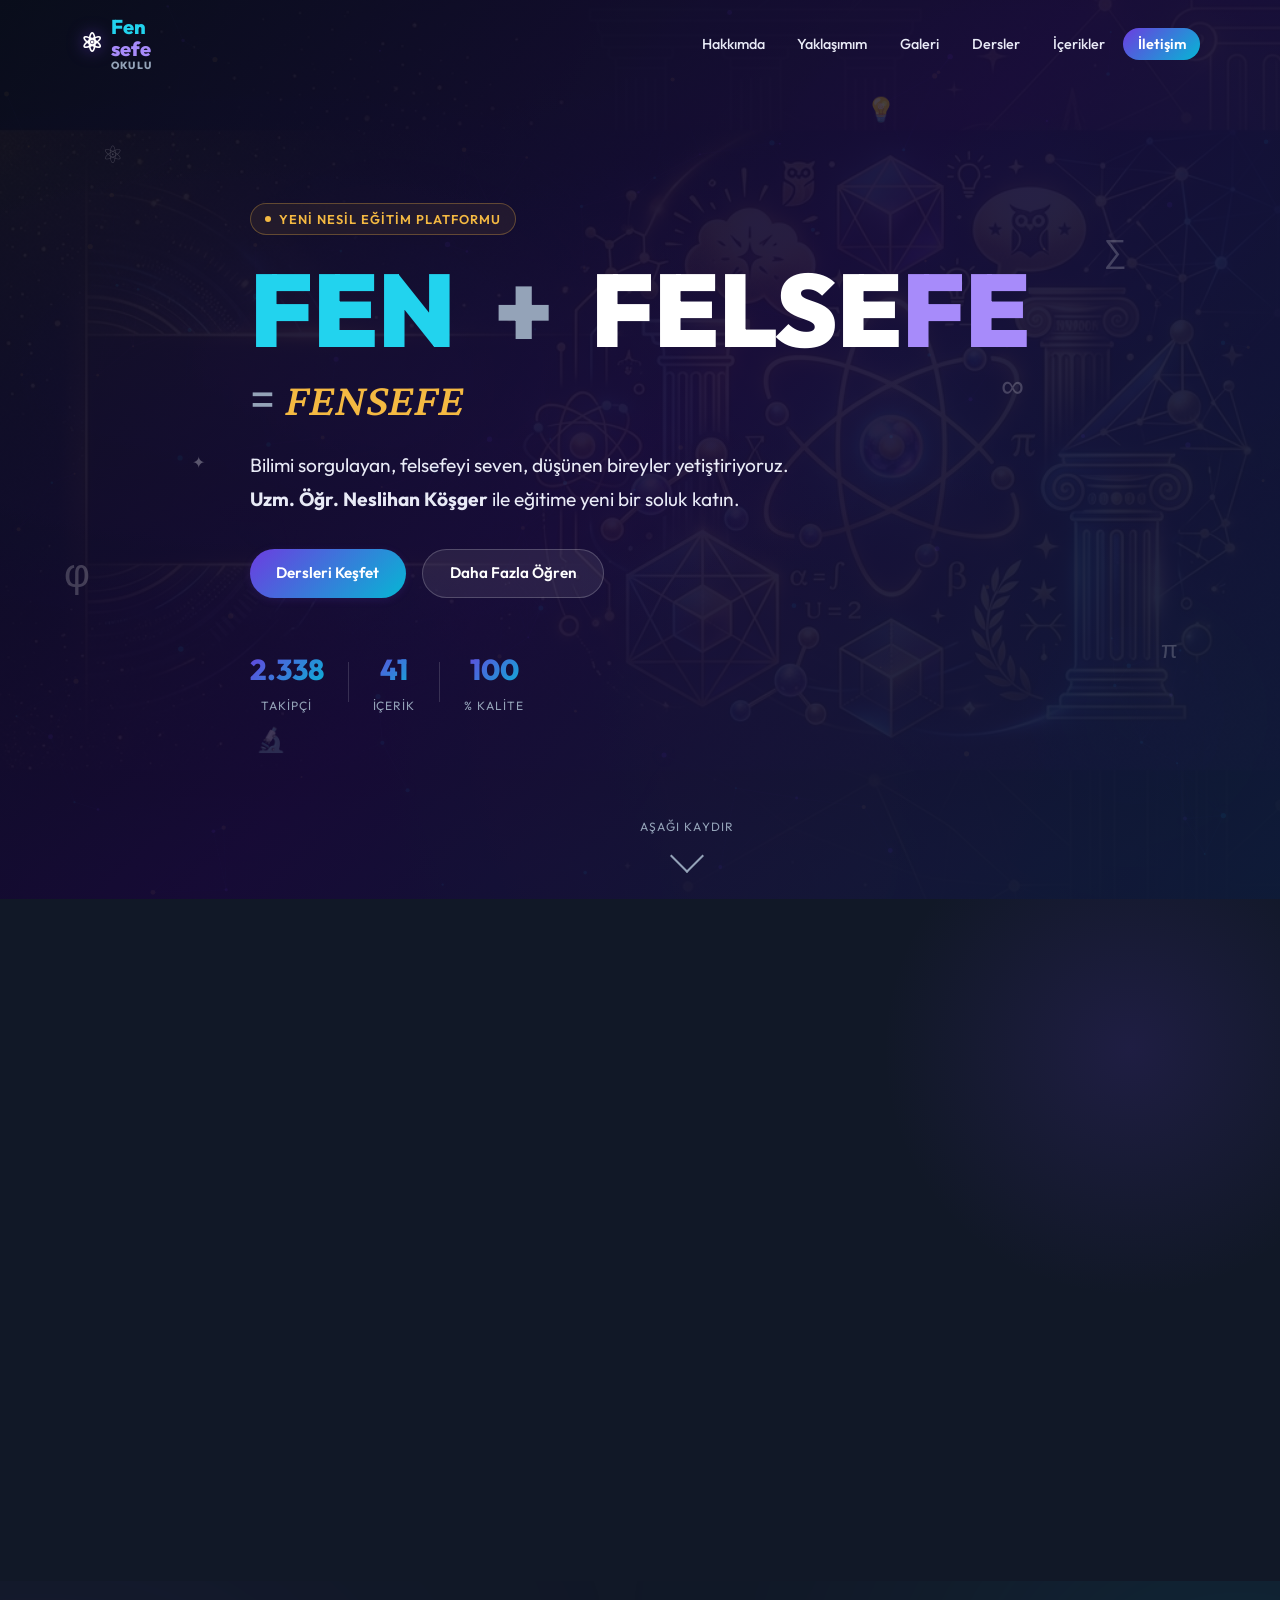
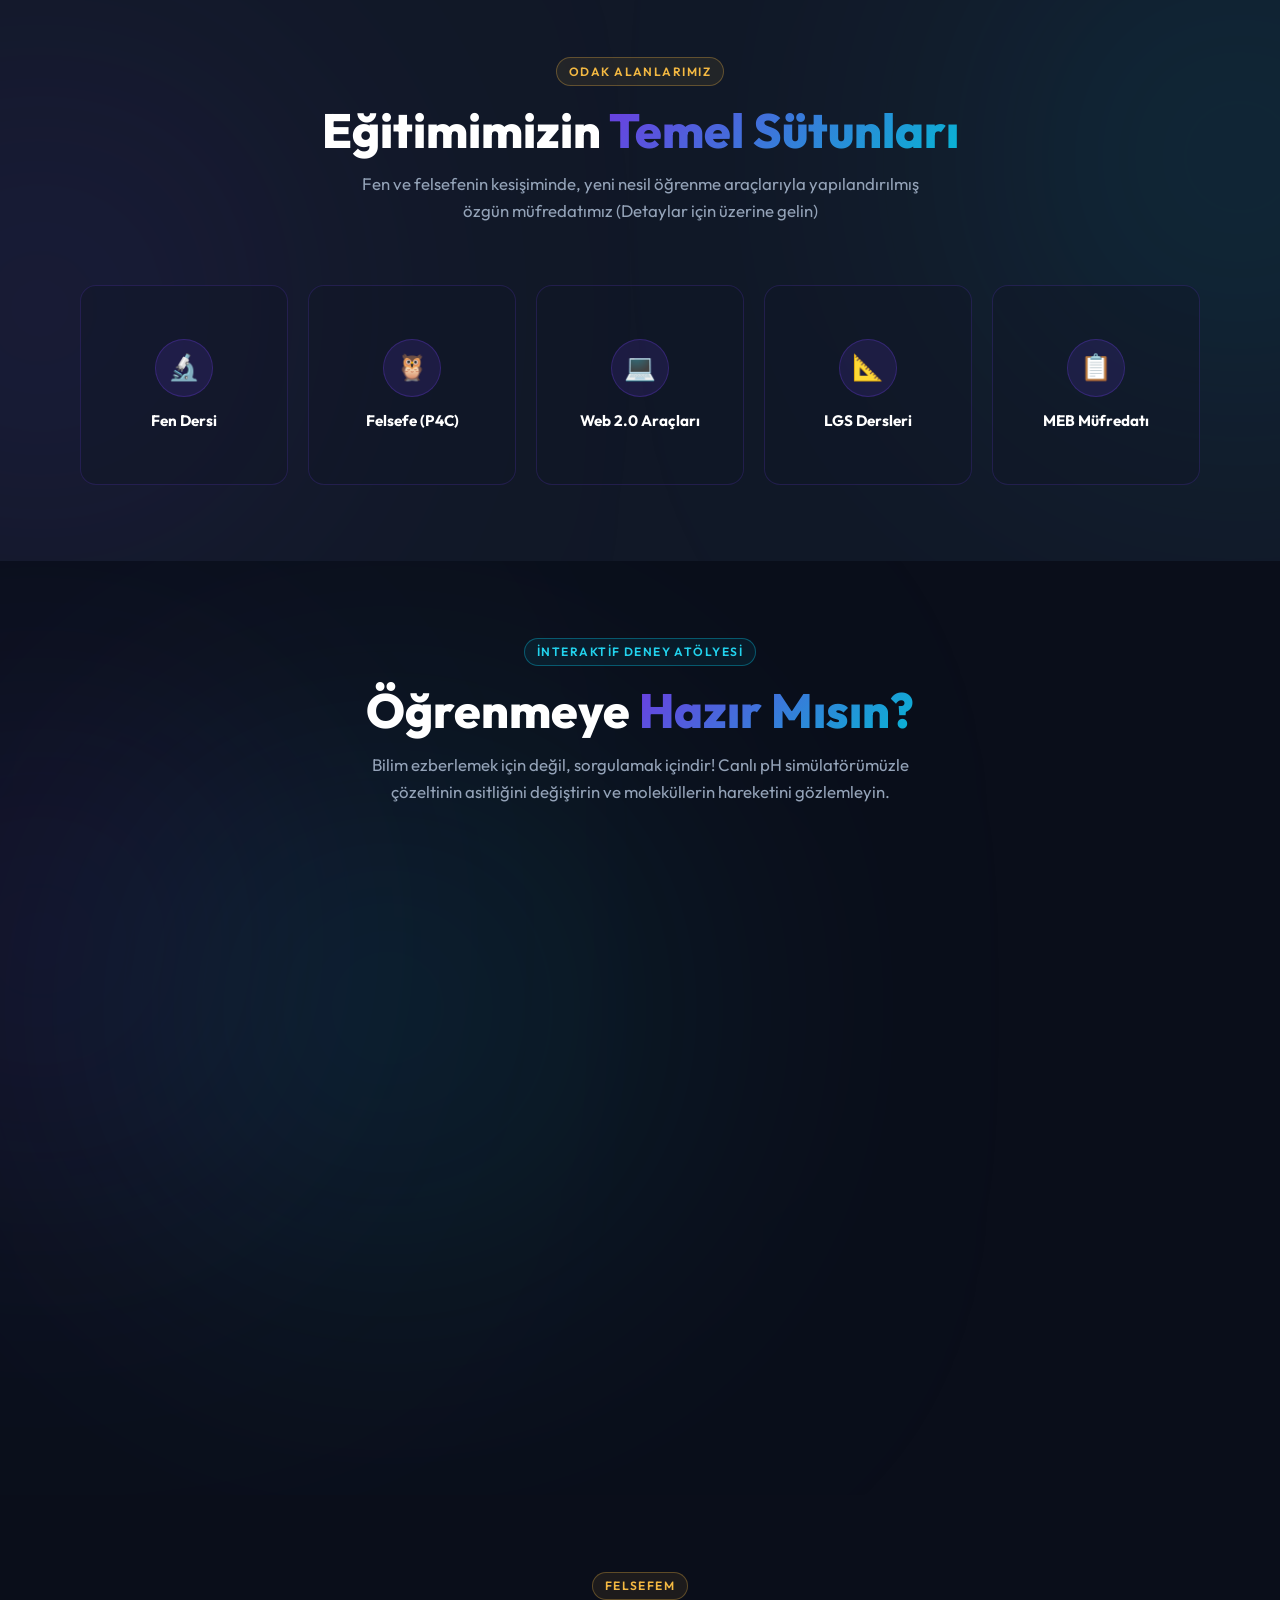
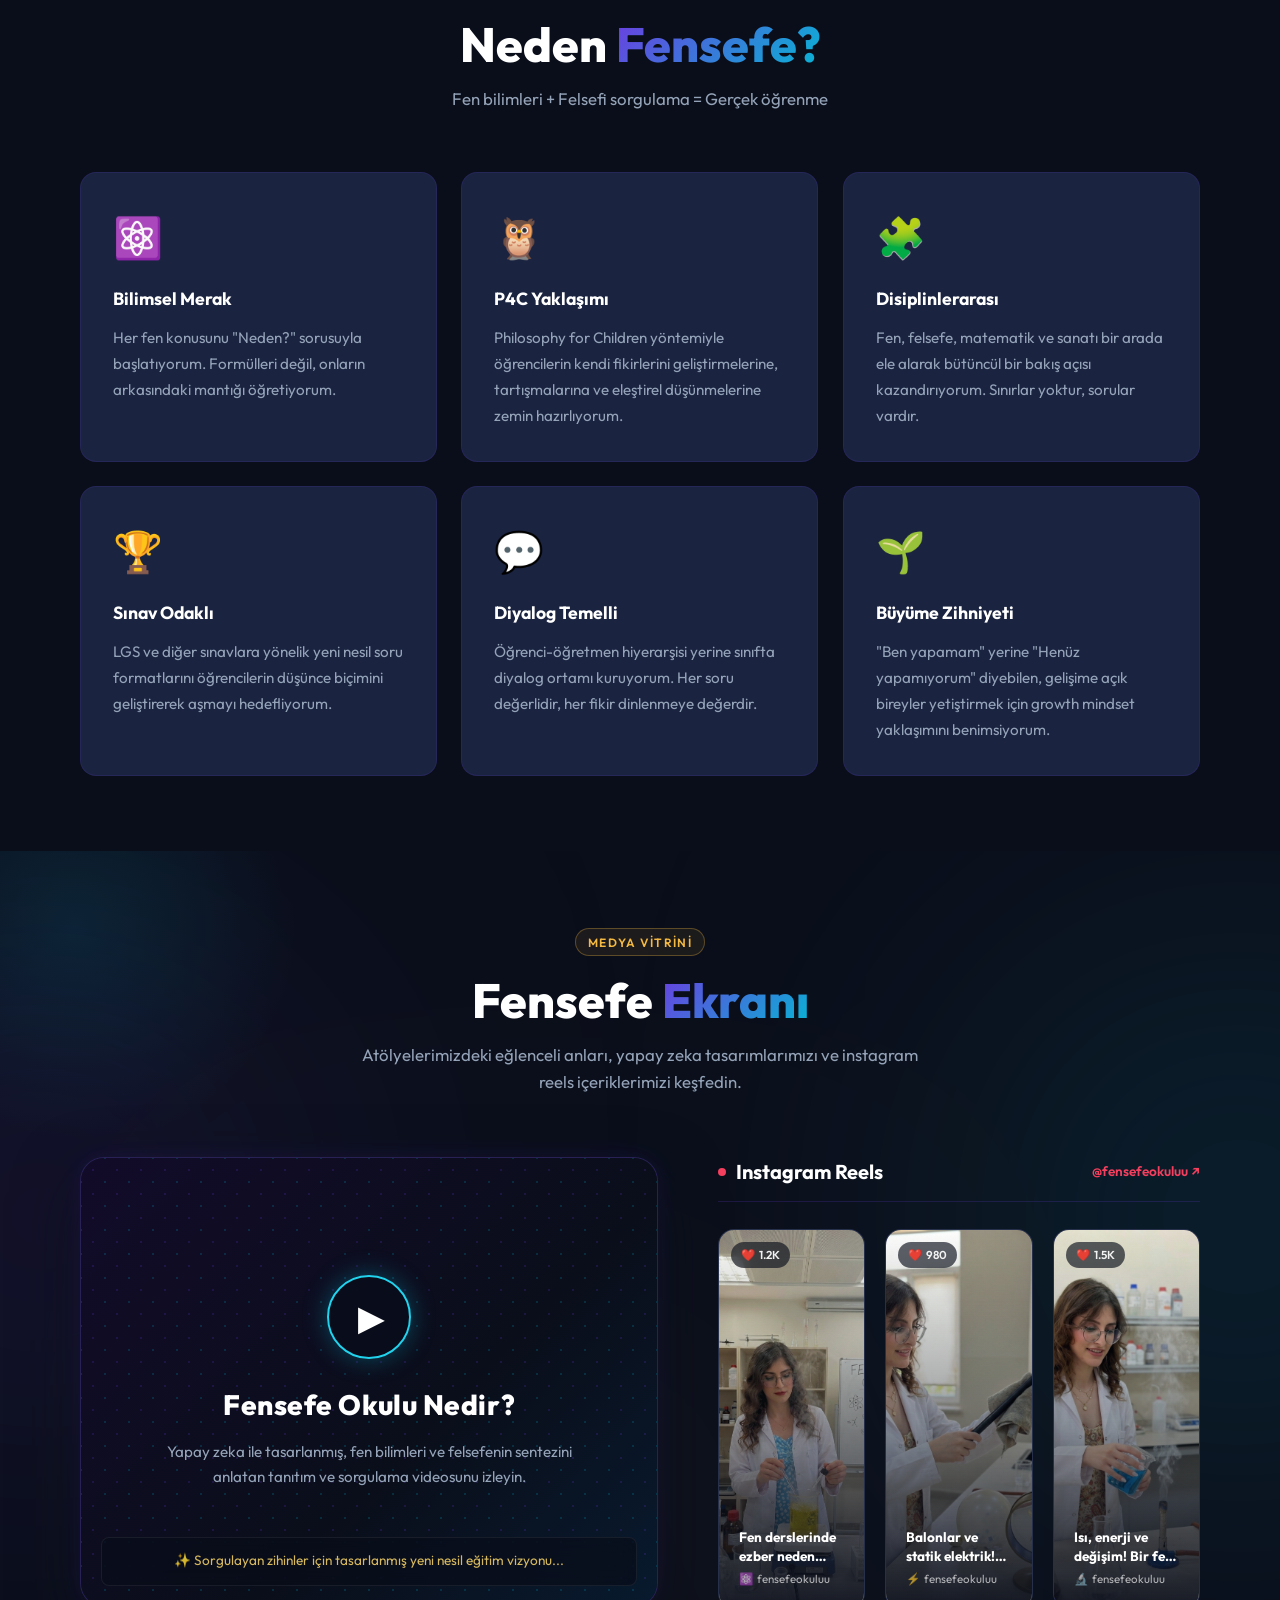
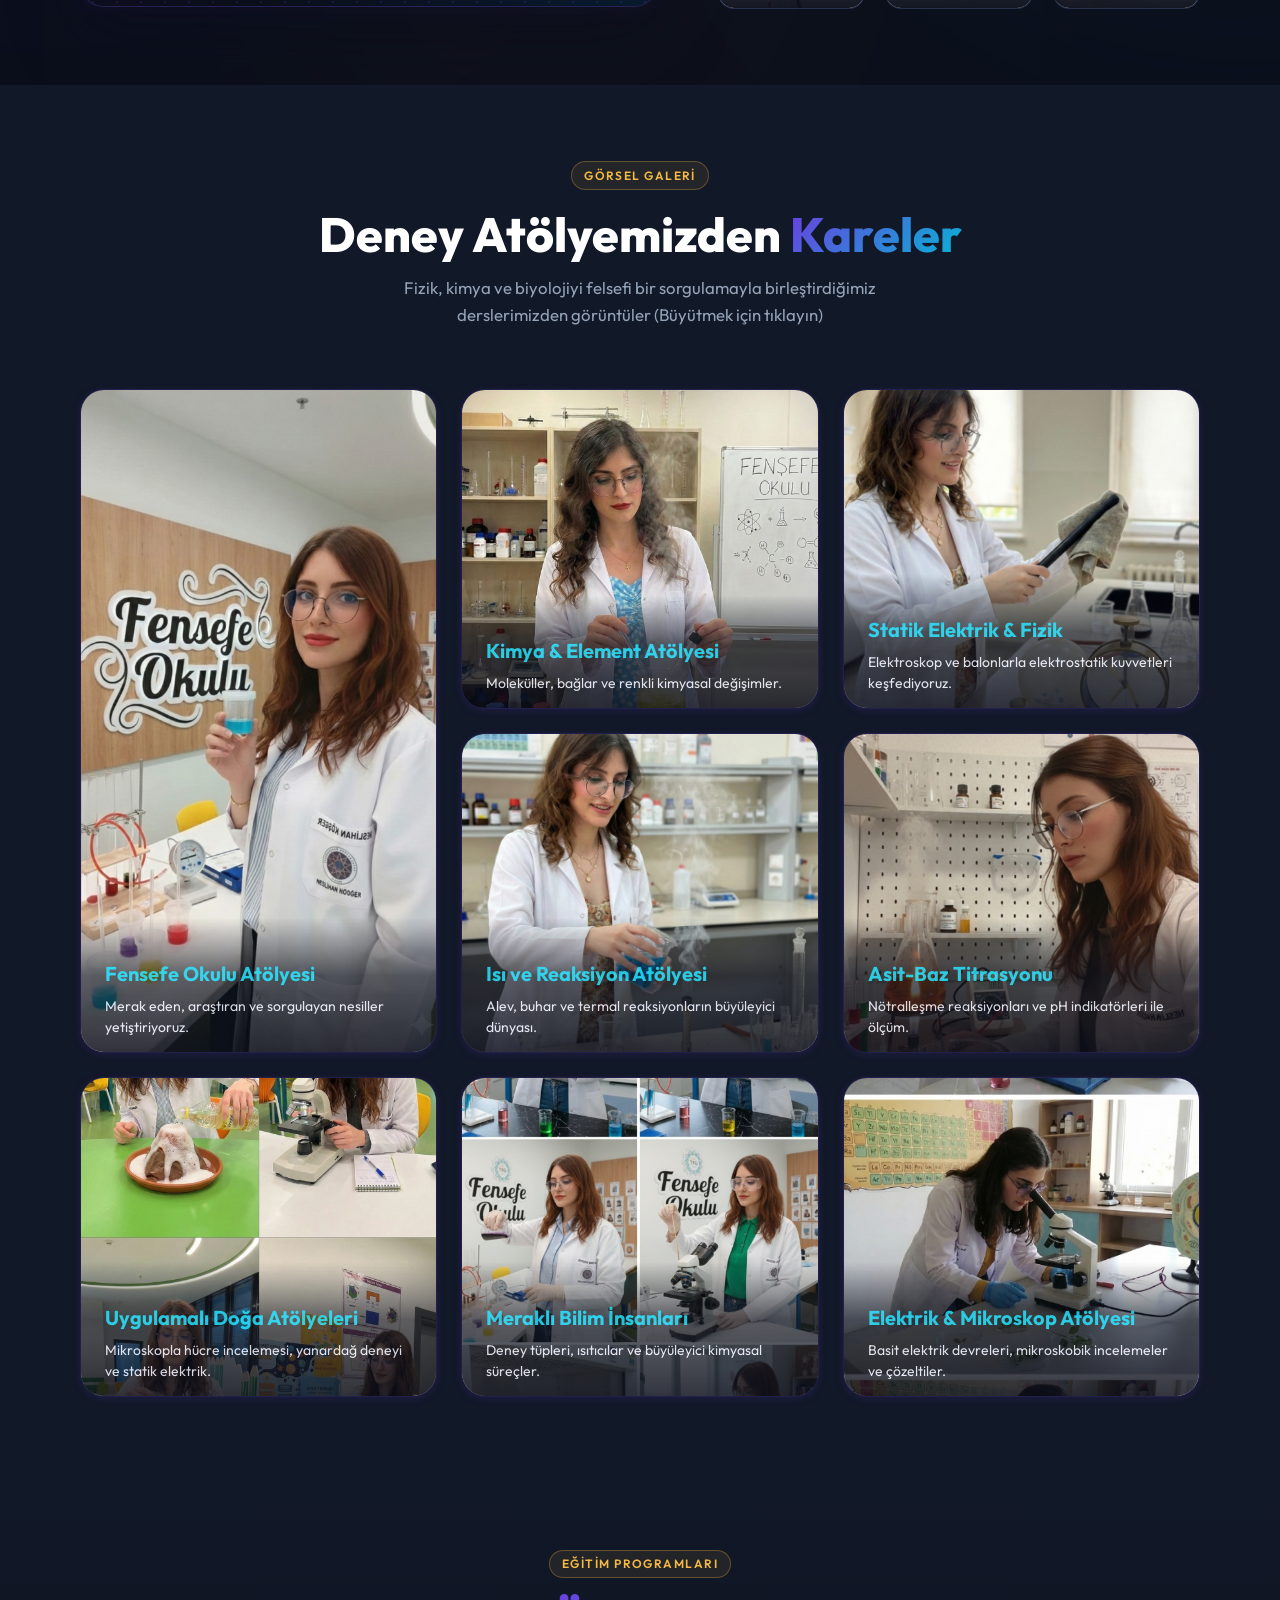
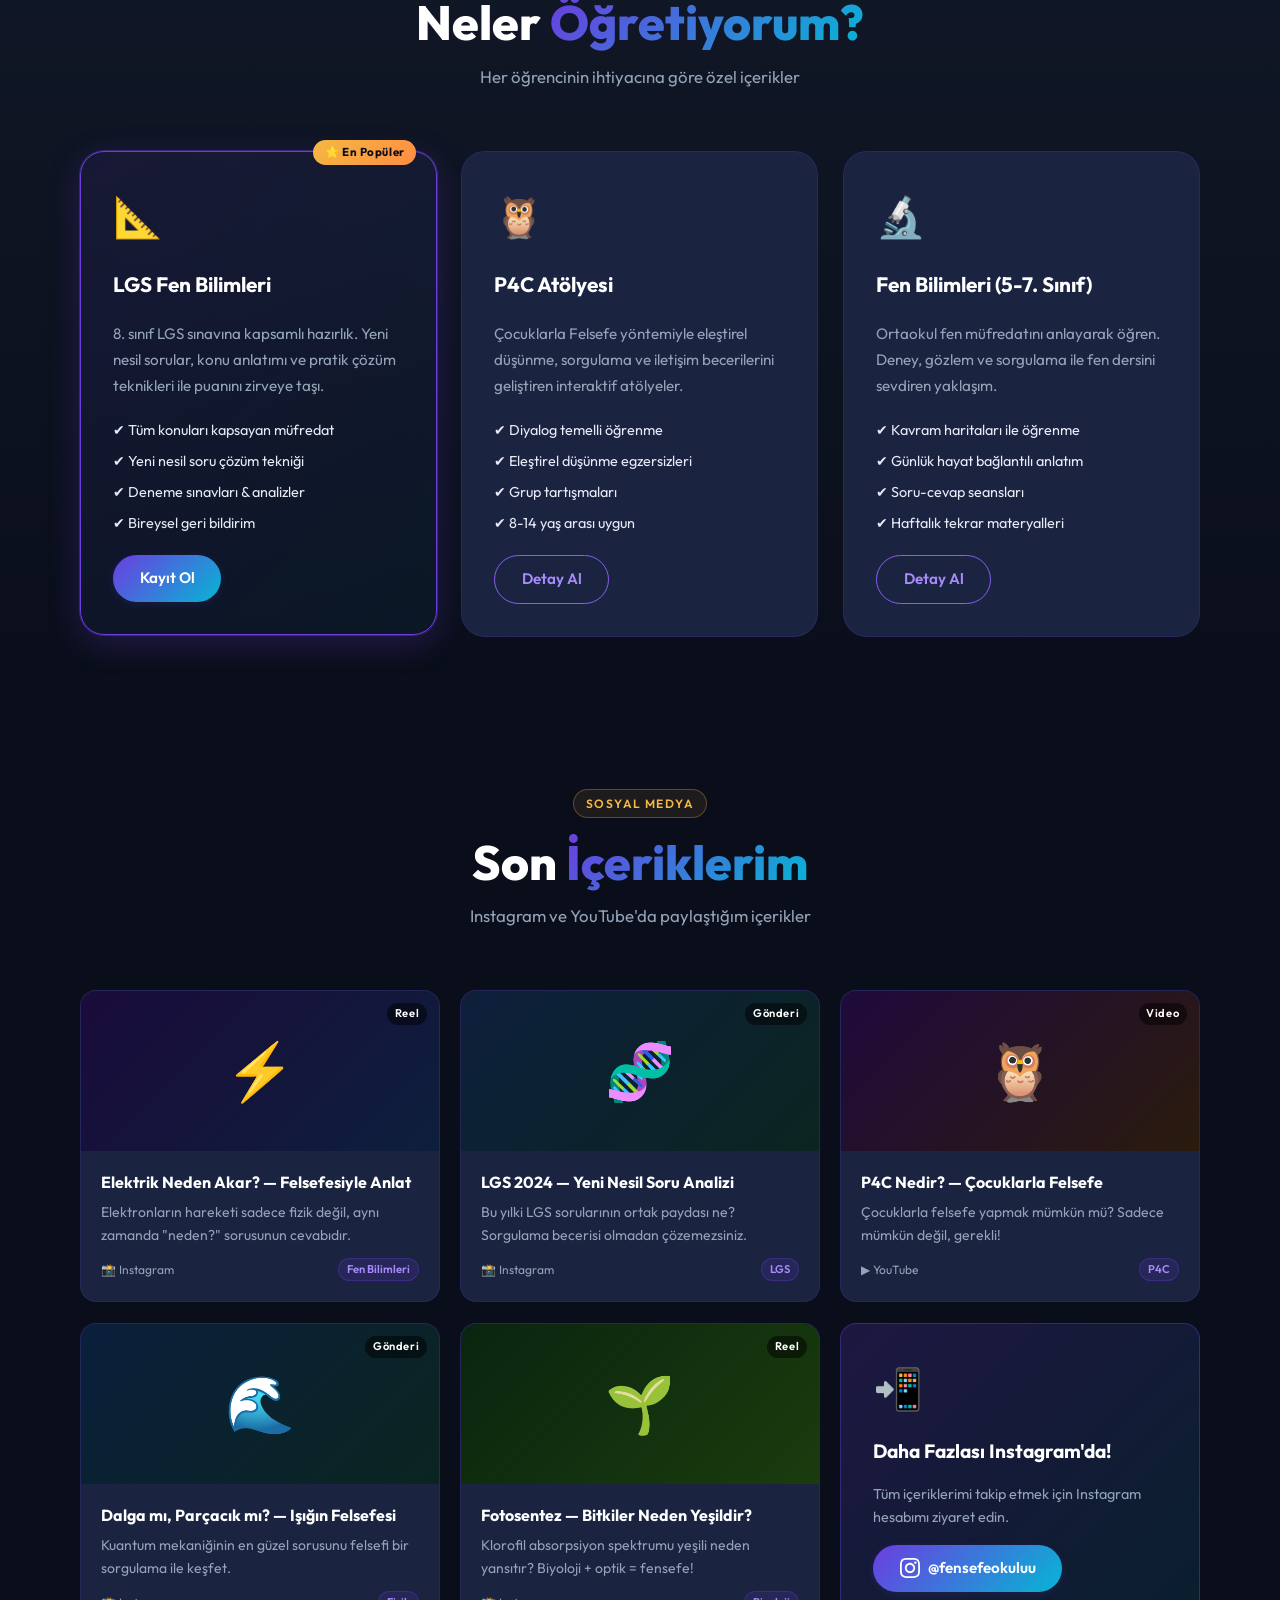
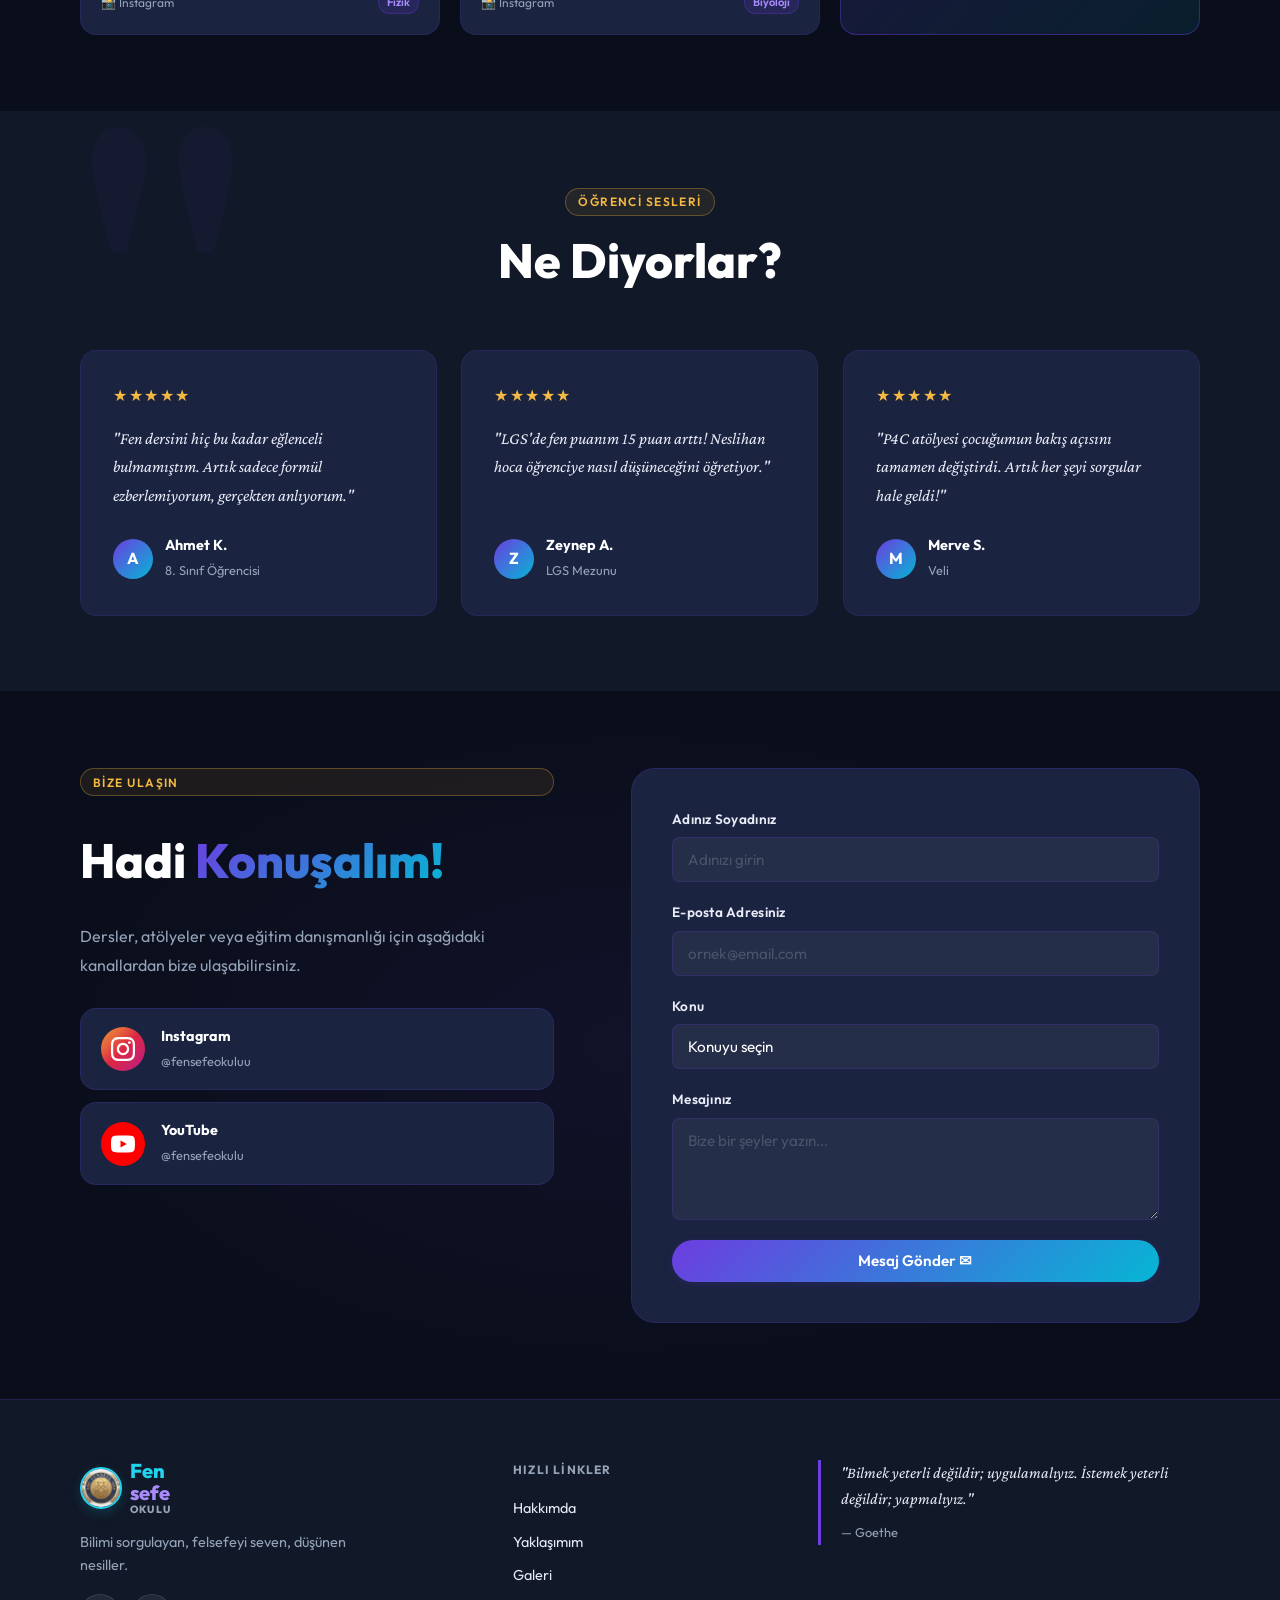
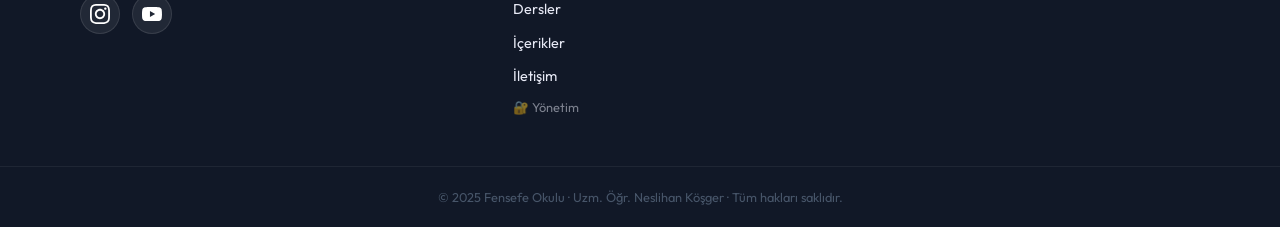
==== commit 7d3ecec9: "Update index.html" ====
--- a/index.html
+++ b/index.html
@@ -4,6 +4,7 @@
   <meta charset="UTF-8" />
   <meta name="viewport" content="width=device-width, initial-scale=1.0" />
   <title>Fensefe Okulu | Fen & Felsefe ile Düşünen Nesiller</title>
+  <meta name="google-site-verification" content="YHQLT6_NrMDGjN2j8OOk7tngZf7lM7jO4uBfS2D5bc4" />
   <meta name="description" content="Fensefe Okulu — Uzm. Öğr. Neslihan Köşger ile fen bilimleri ve felsefi düşünceyi bir araya getiren yenilikçi eğitim platformu. LGS hazırlık, P4C yaklaşımı ve yeni nesil öğrenme." />
   <meta name="keywords" content="fensefe okulu, fen bilimleri, felsefe eğitimi, LGS hazırlık, P4C, Neslihan Köşger, yeni nesil eğitim" />
   <meta property="og:title" content="Fensefe Okulu | Fen & Felsefe ile Düşünen Nesiller" />
